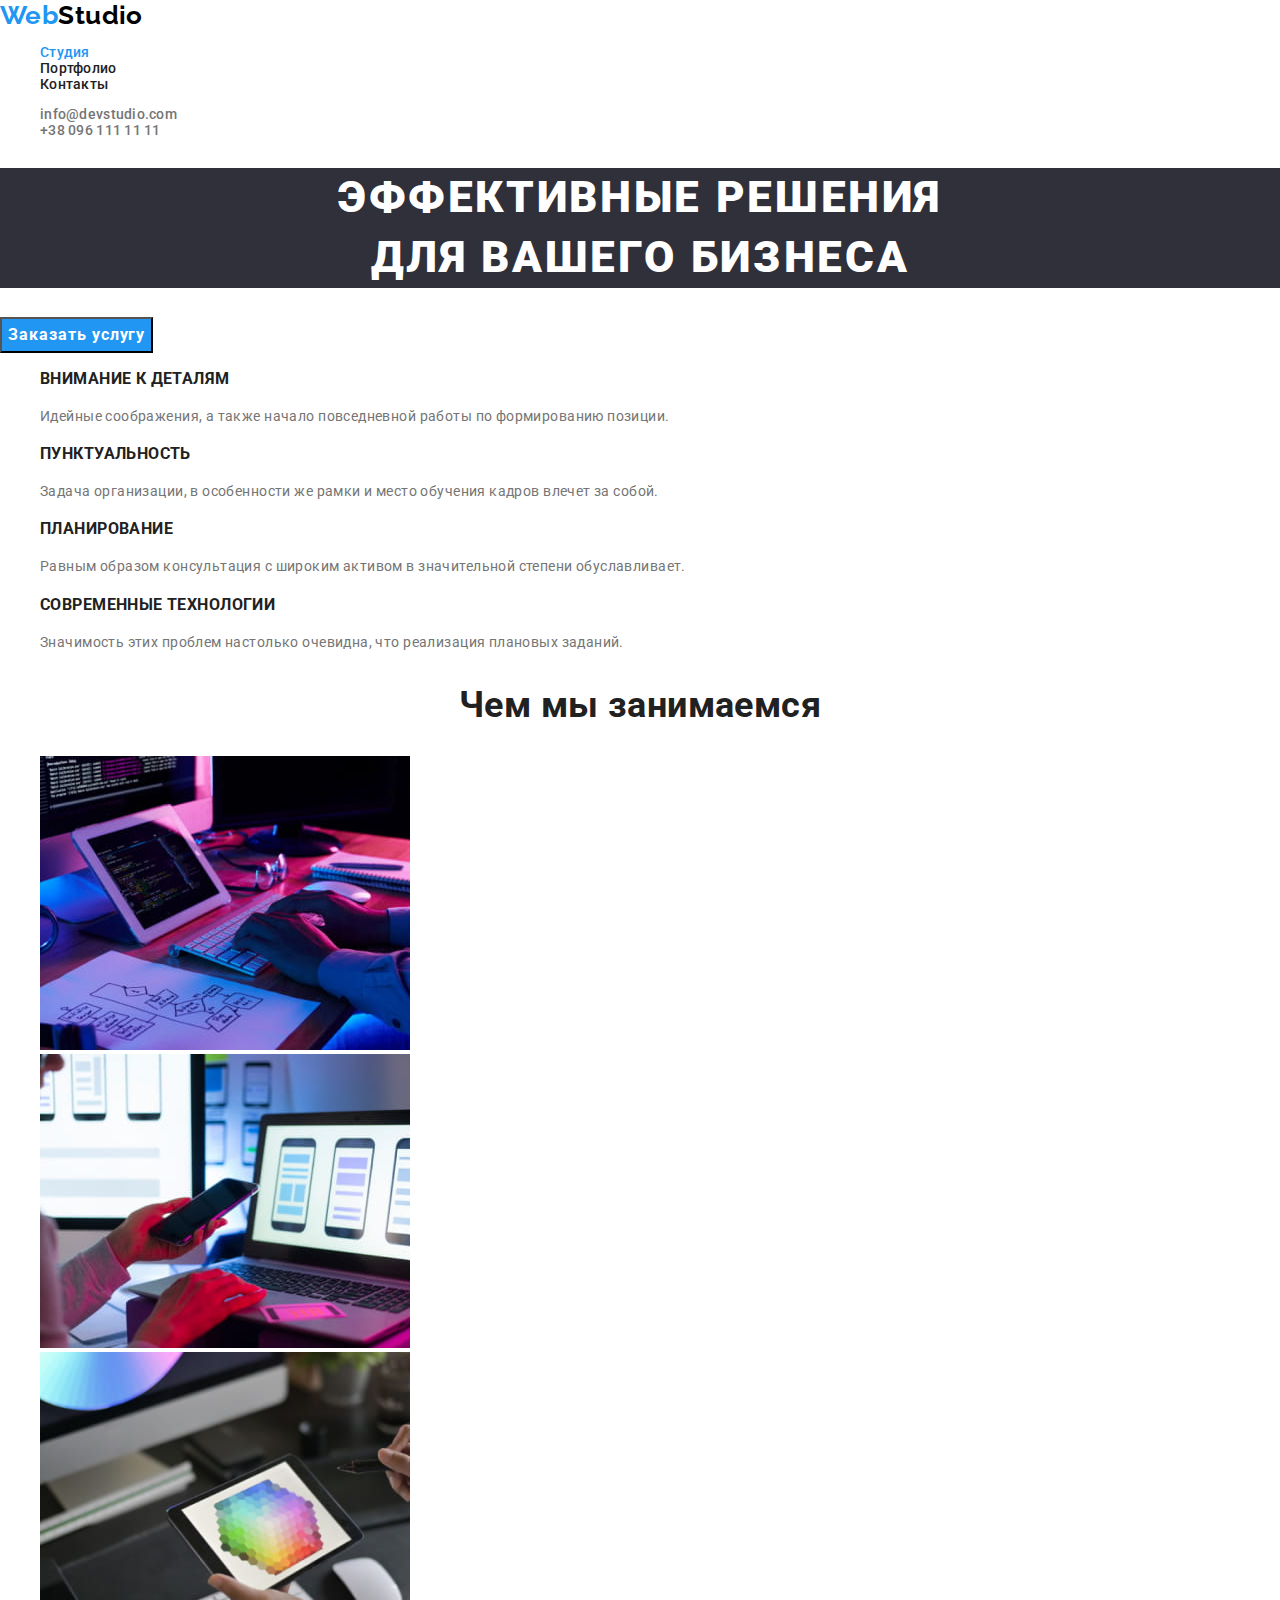
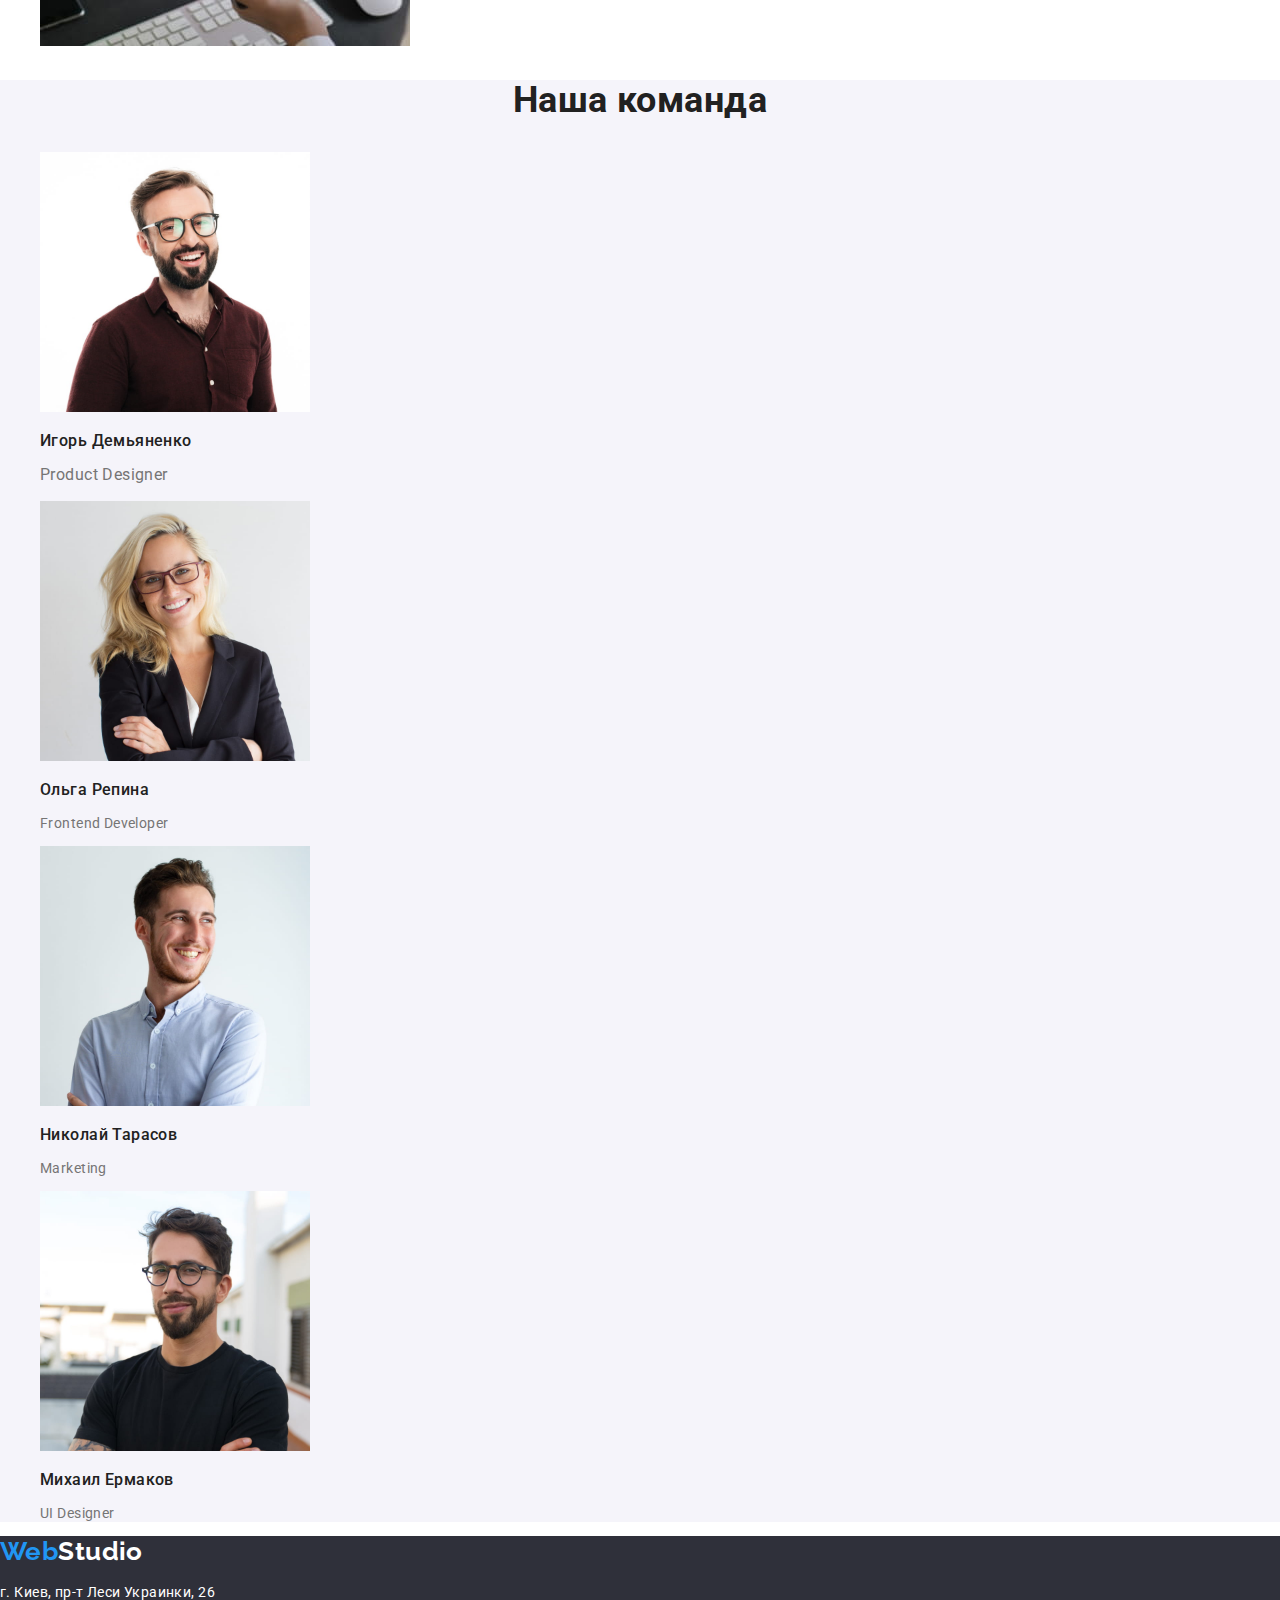
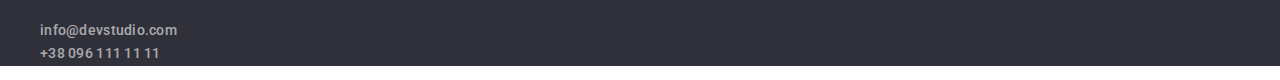
==== index.html @ 81b14dfb "Initial commit" ====
<!DOCTYPE html>
<html lang="ru">
<head>
    <meta charset="UTF-8">
    <meta http-equiv="X-UA-Compatible" content="IE=edge">
    <meta name="viewport" content="width=device-width, initial-scale=1.0">
    <link rel="preconnect" href="https://fonts.gstatic.com">
    <link href="https://fonts.googleapis.com/css2?family=Raleway:wght@700&family=Roboto:wght@400;500;700;900&display=swap" rel="stylesheet">
    <link rel="stylesheet" href="https://cdnjs.cloudflare.com/ajax/libs/modern-normalize/1.0.0/modern-normalize.min.css">
    <link rel="stylesheet" href="./css/styles.css">
    <title>WebStudio</title>
</head>
<body>
    
    <header class="heder">
    
        <nav>
            <a class="logo link" href="./index.html"> <span class="accent-logo">Web</span>Studio</a>
            <ul class="site-nav list">
                <li> <a class="link current" href="./index.html">Студия</a></li>
                <li> <a class="link" href="./portfolio.html">Портфолио</a></li>
                <li> <a class=" link" href="">Контакты</a></li>
            </ul>
        </nav>
    
        <!--Our contacts-->
        <ul class="contact list">
            <li><a class="item link" href="mailto:info@devstudio.com">info@devstudio.com</a></li>
            <li><a class="item link" href="tel:+380961111111">+38 096 111 11 11</a></li>
        </ul>
    
    </header>
     
    <main>
        <!--Hero section-->
        <section>
            <h1 class="page-title">Эффективные решения<br>для вашего бизнеса</h1>
            <button class="button order" type="button">Заказать услугу</button>
        </section>
        
        <section class="advantages">
            <ul class="list">
                <li class="advantages-list">
                    <h3 class="advantages-title">Внимание к деталям</h3>
                    <p class="advantages-text">Идейные соображения, а также начало повседневной работы по формированию позиции.</p>
                </li>
                <li class="advantages-list">
                    <h3 class="advantages-title">Пунктуальность</h3>
                    <p class="advantages-text">Задача организации, в особенности же рамки и место обучения кадров влечет за собой.</p>
                </li>
                <li class="advantages-list">
                    <h3 class="advantages-title">Планирование</h3>
                    <p class="advantages-text">Равным образом консультация с широким активом в значительной степени обуславливает.</p>
                </li>
                <li class="advantages-list">
                    <h3 class="advantages-title">Современные технологии</h3>
                    <p class="advantages-text">Значимость этих проблем настолько очевидна, что реализация плановых заданий.</p>
                </li>
            </ul>

        </section>
        <section class="work">
            <h2 class="section-title">Чем мы занимаемся</h2>
            <ul class="list">
                <li><img src="./images/box1.jpg" alt="процесс разработки сайта" width="370" height="294"></li>
                <li><img src="./images/box2.jpg" alt="адаптация приложения для мобильных устройств" width="370" height="294"></li>
                <li><img src="./images/box3.jpg" alt="подбор палитры при разработке" width="370" height="294"></li>
            </ul>
        </section>
        <section class="team">
            <h2 class="section-title">Наша команда</h2>
            <ul class="list">
                <li>
                    <img src="./images/igor-demyanenko.jpg" alt="фото дизайнера продукта нашей компании" width="270" height="260">
                    <h3 class="employee">Игорь Демьяненко</h3> 
                    <p class="text-team">Product Designer</p>
                </li>
                <li>
                    <img src="./images/olga-repina.jpg" alt="фото фронтент разработчика сотрудника нашей компании" width="270" height="260">
                    <h3 class="employee">Ольга Репина</h3>
                    <p lass="text-team">Frontend Developer</p>
                </li>
                <li>
                    <img src="./images/nikolay-tarasov.jpg" alt="фото маркетолога сотрудника нашей компании" width="270" height="260">
                    <h3 class="employee">Николай Тарасов</h3>
                    <p lass="text-team">Marketing</p>
                </li>
                <li>
                    <img src="./images/mikhail-yermakov.jpg" alt="фото Ю Ай дизайнера нашей компании" width="270" height="260">
                    <h3 class="employee">Михаил Ермаков</h3>
                    <p lass="text-team">UI Designer</p>
                </li>
            </ul>
        </section>
     </main>

    <footer class="footer">
        <a class="logo link" href="./index.html"> <span class="accent-logo">Web</span>Studio</a>
        <address class="address">
            <p> г. Киев, пр-т Леси Украинки, 26</p>
            <ul class="contact list">
                <li> <a class="item link" href="mailto:info@devstudio.com">info@devstudio.com</a> </li>
                <li> <a class="item link" href="tel:+380961111111">+38 096 111 11 11</a> </li>
            </ul>
        </address>
    </footer>
    
</body>
</html>
---- css/styles.css ----
:root {
    --primary-text-color: #757575;
    --title-text-color: #212121;
    --accent-color: #2196F3;
    --contact-footer-text-color: rgba(255,255,255,0.6);
    --dark-bg-color: #2F303A;
    --primary-bg-color: #FFFFFF;
    --section-bg-color: #F5F4FA;
}

body {
background-color: var(--primary-bg-color);
color: var(--primary-text-color);
font-family: 'roboto', sans-serif;
font-weight: 400;
font-size: 14px;
line-height: 1.14;
letter-spacing: 0.03em;
}

.link {
text-decoration: none;
}

.list {
list-style: none;
}

.button {
color: var(--primary-bg-color);
background-color: var(--accent-color);
font-weight: 700;
font-size: 16px;
line-height: 1.88;
letter-spacing: 0.06em;
cursor: pointer;
font-family: 'roboto', sans-serif;
}

.button:hover,
.button:focus {
background-color: #188CE8;}

.filters .button {
color: var(--title-text-color);
background-color: var(--section-bg-color);
font-weight: 500;
line-height: 1.63;
}

.filters .button:hover,
.filters .button:focus {
color: var(--primary-bg-color);
background-color: var(--accent-color);
}

.contact .item:hover,
.contact .item:focus {
color: var(--accent-color);
}

.logo {
font-family: 'raleway', sans-serif;
font-weight: 700;
font-size: 26px;
line-height: 1.19;
color: #000000;
}

.footer .logo {
color: var(--primary-bg-color);
}

.accent-logo {
color: var(--accent-color);
}

.site-nav .link {
color: var(--title-text-color);
font-weight: 500;
letter-spacing: 0.02em;
}

.site-nav .link:hover,
.site-nav .link:focus {
color: var(--accent-color);
}

.site-nav .link.current {
color: var(--accent-color)
}

.contact .item {
color: var(--primary-text-color);
font-weight: 500;
letter-spacing: 0.02em;
font-style: normal;
}

.page-title {
color: var(--primary-bg-color);
background-color: var(--dark-bg-color);
font-weight: 900;
font-size: 44px;
line-height: 1.36;
letter-spacing: 0.06em;
text-align: center;
text-transform: uppercase;
}

.advantages-title {
color: var(--title-text-color);
font-weight: 700;
text-transform: uppercase;
}

.advantages .advantages-text {
line-height: 1.71;
}

.work .section-title,
.team .section-title {
color: var(--title-text-color);
font-weight: 700;
font-size: 36px;
line-height: 1.16;
text-align: center;
}

.team {
background-color: var(--section-bg-color);
}

.employee {
color: var(--title-text-color);
font-weight: 500;
font-size: 16px;
line-height: 1.18;
}

.team .text-team {
font-size: 16px;
line-height: 1.18;
}

.footer .item {
color: var(--contact-footer-text-color);
line-height: 1.71;
}


.address p {
color: var(--primary-bg-color);
line-height: 1.71;
font-style: normal;
}

.footer {
background-color: var(--dark-bg-color);
}

.portfolio-title {
color: var(--title-text-color);
font-weight: 700;
font-size: 18px;
line-height: 2;
letter-spacing: 0.06em;
}

.portfolio .text {
color: var(--primary-text-color);
font-size: 16px;
line-height: 1.88;
}
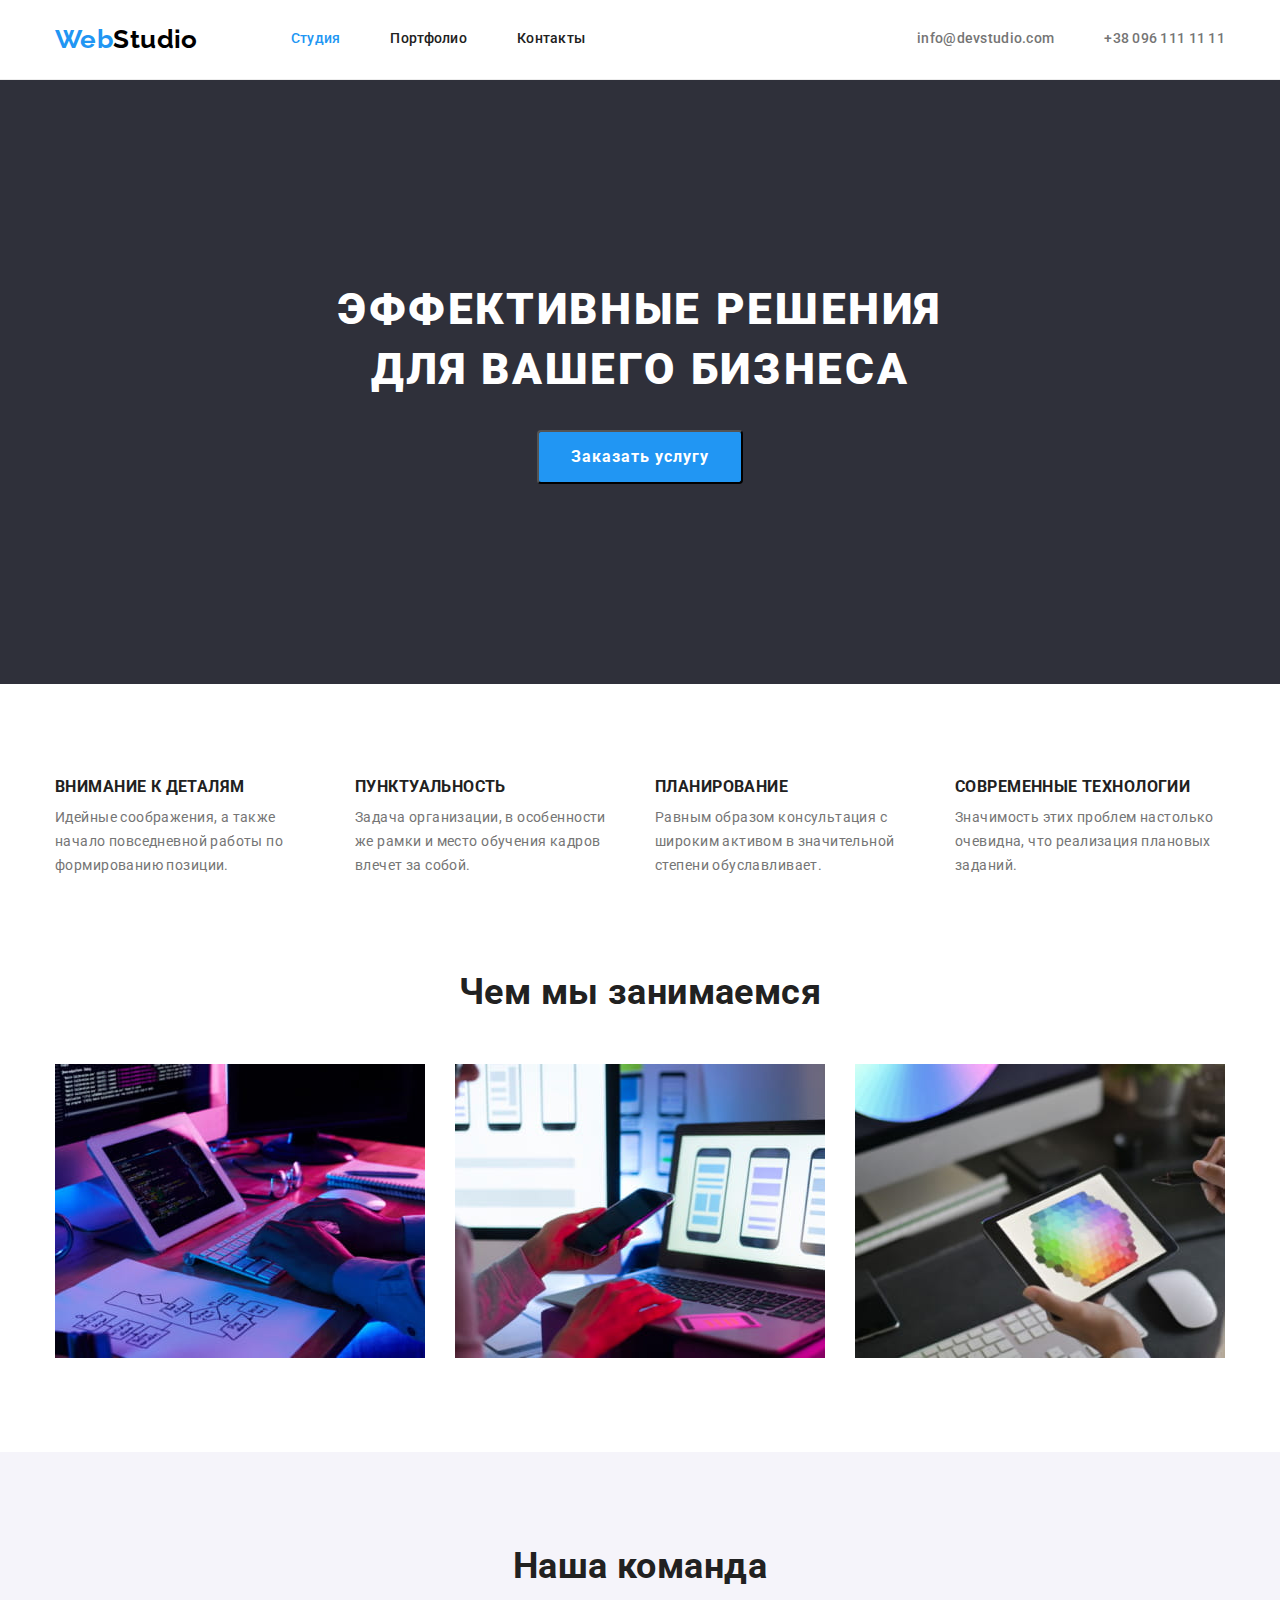
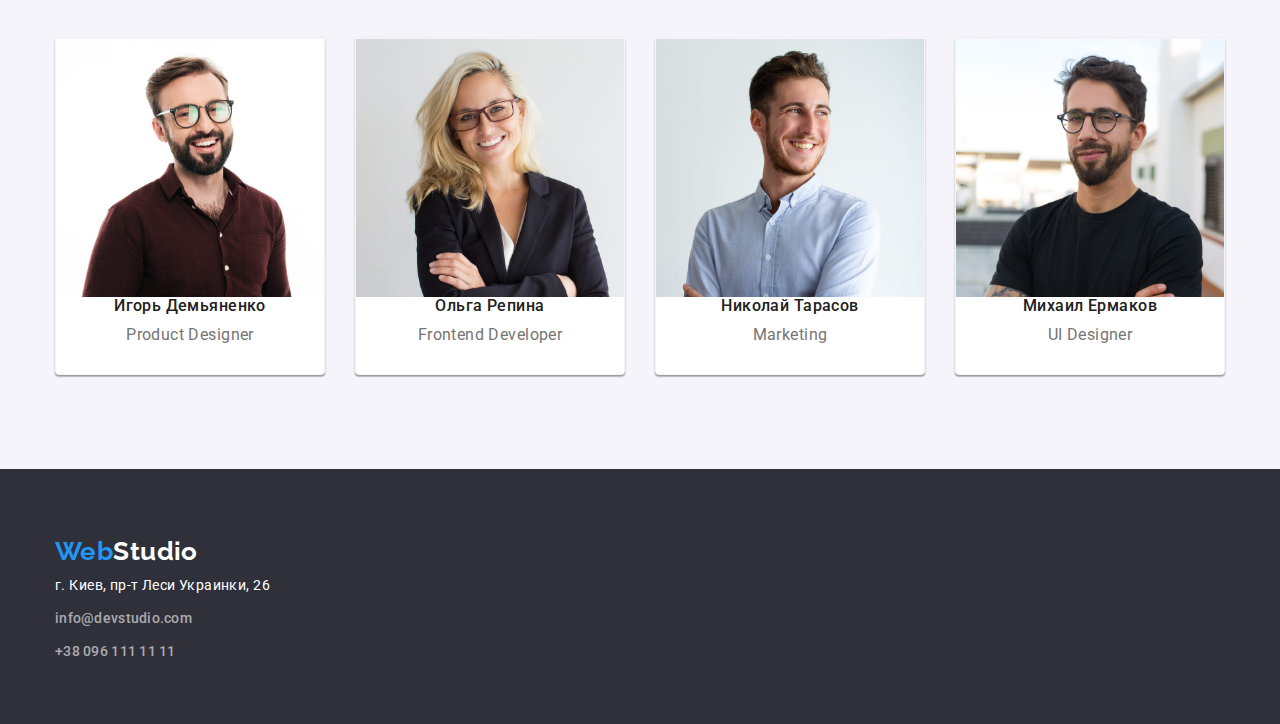
==== commit fd9c2e11: "restored" ====
--- a/index.html
+++ b/index.html
@@ -12,97 +12,110 @@
 </head>
 <body>
     
-    <header class="heder">
-    
-        <nav>
-            <a class="logo link" href="./index.html"> <span class="accent-logo">Web</span>Studio</a>
-            <ul class="site-nav list">
-                <li> <a class="link current" href="./index.html">Студия</a></li>
-                <li> <a class="link" href="./portfolio.html">Портфолио</a></li>
-                <li> <a class=" link" href="">Контакты</a></li>
+    <header class="header">
+        <div class="page-header container">
+            <nav class="navigation">
+                <a class="logo link" href="./index.html"> <span class="accent-logo">Web</span>Studio</a>
+                <ul class="site-nav list">
+                    <li class="item-nav"> <a class="item-nav link current" href="./index.html">Студия</a></li>
+                    <li class="item-nav"> <a class="item-nav link" href="./portfolio.html">Портфолио</a></li>
+                    <li class="item-nav"> <a class="item-nav link" href="">Контакты</a></li>
+                </ul>
+            </nav> 
+            <ul class="contact list">
+                <li class="contact-item"><a class="item link" href="mailto:info@devstudio.com">info@devstudio.com</a></li>
+                <li class="contact-item"><a class="item link" href="tel:+380961111111">+38 096 111 11 11</a></li>
             </ul>
-        </nav>
-    
-        <!--Our contacts-->
-        <ul class="contact list">
-            <li><a class="item link" href="mailto:info@devstudio.com">info@devstudio.com</a></li>
-            <li><a class="item link" href="tel:+380961111111">+38 096 111 11 11</a></li>
-        </ul>
-    
+        </div>
     </header>
      
     <main>
-        <!--Hero section-->
-        <section>
-            <h1 class="page-title">Эффективные решения<br>для вашего бизнеса</h1>
-            <button class="button order" type="button">Заказать услугу</button>
+        <section class="hero">
+            <div class="container hero-container">
+                <h1 class="page-title">Эффективные решения<br>для вашего бизнеса</h1>
+                <button class="button order" type="button">Заказать услугу</button>
+            </div>
         </section>
         
+
         <section class="advantages">
-            <ul class="list">
-                <li class="advantages-list">
-                    <h3 class="advantages-title">Внимание к деталям</h3>
-                    <p class="advantages-text">Идейные соображения, а также начало повседневной работы по формированию позиции.</p>
-                </li>
-                <li class="advantages-list">
-                    <h3 class="advantages-title">Пунктуальность</h3>
-                    <p class="advantages-text">Задача организации, в особенности же рамки и место обучения кадров влечет за собой.</p>
-                </li>
-                <li class="advantages-list">
-                    <h3 class="advantages-title">Планирование</h3>
-                    <p class="advantages-text">Равным образом консультация с широким активом в значительной степени обуславливает.</p>
-                </li>
-                <li class="advantages-list">
-                    <h3 class="advantages-title">Современные технологии</h3>
-                    <p class="advantages-text">Значимость этих проблем настолько очевидна, что реализация плановых заданий.</p>
-                </li>
-            </ul>
+            <div class="container">
+                <ul class="list advantages-grid grid">
+                    <li class="advantages-list grid-item">
+                        <h3 class="advantages-title">Внимание к деталям</h3>
+                        <p class="advantages-text">Идейные соображения, а также начало повседневной работы по формированию позиции.</p>
+                    </li>
+                    <li class="advantages-list grid-item">
+                        <h3 class="advantages-title">Пунктуальность</h3>
+                        <p class="advantages-text">Задача организации, в особенности же рамки и место обучения кадров влечет за собой.</p>
+                    </li>
+                    <li class="advantages-list grid-item">
+                        <h3 class="advantages-title">Планирование</h3>
+                        <p class="advantages-text">Равным образом консультация с широким активом в значительной степени обуславливает.</p>
+                    </li>
+                    <li class="advantages-list grid-item">
+                        <h3 class="advantages-title">Современные технологии</h3>
+                        <p class="advantages-text">Значимость этих проблем настолько очевидна, что реализация плановых заданий.</p>
+                    </li>
+                </ul>
+            </div>
 
         </section>
+
+
         <section class="work">
-            <h2 class="section-title">Чем мы занимаемся</h2>
-            <ul class="list">
-                <li><img src="./images/box1.jpg" alt="процесс разработки сайта" width="370" height="294"></li>
-                <li><img src="./images/box2.jpg" alt="адаптация приложения для мобильных устройств" width="370" height="294"></li>
-                <li><img src="./images/box3.jpg" alt="подбор палитры при разработке" width="370" height="294"></li>
-            </ul>
+            <div class="container">
+                <h2 class="section-title">Чем мы занимаемся</h2>
+                <ul class="list work-list grid">
+                    <li class="grid-item"><img src="./images/box1.jpg" alt="процесс разработки сайта" width="370" height="294"></li>
+                    <li class="grid-item"><img src="./images/box2.jpg" alt="адаптация приложения для мобильных устройств" width="370" height="294"></li>
+                    <li class="grid-item"><img src="./images/box3.jpg" alt="подбор палитры при разработке" width="370" height="294"></li>
+                </ul>
+            </div>
         </section>
+
+
         <section class="team">
-            <h2 class="section-title">Наша команда</h2>
-            <ul class="list">
-                <li>
-                    <img src="./images/igor-demyanenko.jpg" alt="фото дизайнера продукта нашей компании" width="270" height="260">
-                    <h3 class="employee">Игорь Демьяненко</h3> 
-                    <p class="text-team">Product Designer</p>
-                </li>
-                <li>
-                    <img src="./images/olga-repina.jpg" alt="фото фронтент разработчика сотрудника нашей компании" width="270" height="260">
-                    <h3 class="employee">Ольга Репина</h3>
-                    <p lass="text-team">Frontend Developer</p>
-                </li>
-                <li>
-                    <img src="./images/nikolay-tarasov.jpg" alt="фото маркетолога сотрудника нашей компании" width="270" height="260">
-                    <h3 class="employee">Николай Тарасов</h3>
-                    <p lass="text-team">Marketing</p>
-                </li>
-                <li>
-                    <img src="./images/mikhail-yermakov.jpg" alt="фото Ю Ай дизайнера нашей компании" width="270" height="260">
-                    <h3 class="employee">Михаил Ермаков</h3>
-                    <p lass="text-team">UI Designer</p>
-                </li>
-            </ul>
+            <div class="container">
+                <h2 class="section-title">Наша команда</h2>
+                <ul class="list grid">
+                    <li class="team-grid grid-item">
+                        <img src="./images/igor-demyanenko.jpg" alt="фото дизайнера продукта нашей компании" width="270" height="260">
+                        <h3 class="employee">Игорь Демьяненко</h3> 
+                        <p class="text-team">Product Designer</p>
+                    </li>
+                    <li class="team-grid grid-item">
+                        <img src="./images/olga-repina.jpg" alt="фото фронтент разработчика сотрудника нашей компании" width="270" height="260">
+                        <h3 class="employee">Ольга Репина</h3>
+                        <p class="text-team">Frontend Developer</p>
+                    </li>
+                    <li class="team-grid grid-item">
+                        <img src="./images/nikolay-tarasov.jpg" alt="фото маркетолога сотрудника нашей компании" width="270" height="260">
+                        <h3 class="employee">Николай Тарасов</h3>
+                        <p class="text-team">Marketing</p>
+                    </li>
+                    <li class="team-grid grid-item">
+                        <img src="./images/mikhail-yermakov.jpg" alt="фото Ю Ай дизайнера нашей компании" width="270" height="260">
+                        <h3 class="employee">Михаил Ермаков</h3>
+                        <p class="text-team">UI Designer</p>
+                    </li>
+                </ul>
+            </div>
         </section>
-     </main>
+    </main>
+
 
     <footer class="footer">
-        <a class="logo link" href="./index.html"> <span class="accent-logo">Web</span>Studio</a>
-        <address class="address">
-            <p> г. Киев, пр-т Леси Украинки, 26</p>
-            <ul class="contact list">
-                <li> <a class="item link" href="mailto:info@devstudio.com">info@devstudio.com</a> </li>
-                <li> <a class="item link" href="tel:+380961111111">+38 096 111 11 11</a> </li>
-            </ul>
-        </address>
+        <div class="container">
+            <a class="logo link" href="./index.html"> <span class="accent-logo">Web</span>Studio</a>
+            <address class="address">
+                <p class="street-address"> г. Киев, пр-т Леси Украинки, 26</p>
+                <ul class="contact list">
+                    <li class="item-address"> <a class="item link" href="mailto:info@devstudio.com">info@devstudio.com</a> </li>
+                    <li class="item-address"> <a class="item link" href="tel:+380961111111">+38 096 111 11 11</a> </li>
+                </ul>
+            </address>
+        </div>
     </footer>
     
 </body>
--- a/css/styles.css
+++ b/css/styles.css
@@ -6,148 +6,316 @@
     --dark-bg-color: #2F303A;
     --primary-bg-color: #FFFFFF;
     --section-bg-color: #F5F4FA;
+    --grid-item: 4;
+}
+
+
+
+        /* utilits */
+
+html {
+	box-sizing: border-box;
+}
+*,
+*::after,
+*::before {
+	box-sizing: inherit;
 }
 
 body {
+    background-color: var(--primary-bg-color);
+    color: var(--primary-text-color);
+    font-family: 'roboto', sans-serif;
+    font-weight: 400;
+    font-size: 14px;
+    line-height: 1.14;
+    letter-spacing: 0.03em;
+}
+
+h1, h2, h3, h4, h5, h6, p {
+    margin: 0;
+}
+    
+.link {
+    text-decoration: none;
+}
+    
+.list {
+    list-style: none;
+    padding-left: 0px;
+    margin: 0px;
+}
+    
+img {
+    display: block;
+    max-width: 100%;
+    height: auto;
+}
+    
+.grid {
+    display: flex;
+    flex-wrap: wrap;
+    margin-left: -30px;
+    margin-top: -30px;
+}
+    
+.grid-item {
+    flex-basis: calc((100% - 30px * var(--grid-item)) / var(--grid-item));
+    margin-left: 30px;
+    margin-top: 30px;
+}
+
+.button {
+    color: var(--primary-bg-color);
+    background-color: var(--accent-color);
+    font-weight: 700;
+    font-size: 16px;
+    line-height: 1.88;
+    letter-spacing: 0.06em;
+    cursor: pointer;
+    font-family: 'roboto', sans-serif;
+    border-radius: 4px;
+    padding: 10px 32px;
+}
+
+    .button:hover,
+    .button:focus {
+    background-color: #188CE8;}
+
+.accent-logo {
+    color: var(--accent-color);
+}
+    
+.footer .logo {
+    color: var(--primary-bg-color);
+}
+    
+.container {
+    width: 1200px;
+    padding-left: 15px;
+    padding-right: 15px;
+}
+
+
+        /* header */
+
+.header {
+border-bottom: 1px solid #ECECEC;
+padding-top: 24px;
+padding-bottom: 24px;
+}
+            
+.page-header {
 background-color: var(--primary-bg-color);
-color: var(--primary-text-color);
-font-family: 'roboto', sans-serif;
-font-weight: 400;
-font-size: 14px;
-line-height: 1.14;
-letter-spacing: 0.03em;
-}
-
-.link {
-text-decoration: none;
-}
-
-.list {
-list-style: none;
-}
-
-.button {
-color: var(--primary-bg-color);
-background-color: var(--accent-color);
-font-weight: 700;
-font-size: 16px;
-line-height: 1.88;
-letter-spacing: 0.06em;
-cursor: pointer;
-font-family: 'roboto', sans-serif;
-}
-
-.button:hover,
-.button:focus {
-background-color: #188CE8;}
-
-.filters .button {
-color: var(--title-text-color);
-background-color: var(--section-bg-color);
-font-weight: 500;
-line-height: 1.63;
-}
-
-.filters .button:hover,
-.filters .button:focus {
-color: var(--primary-bg-color);
-background-color: var(--accent-color);
-}
-
-.contact .item:hover,
-.contact .item:focus {
-color: var(--accent-color);
-}
-
-.logo {
-font-family: 'raleway', sans-serif;
-font-weight: 700;
-font-size: 26px;
-line-height: 1.19;
-color: #000000;
-}
-
-.footer .logo {
-color: var(--primary-bg-color);
-}
-
-.accent-logo {
-color: var(--accent-color);
+display: flex;
+align-items: center;
+margin-left: auto;
+margin-right: auto;
 }
 
 .site-nav .link {
-color: var(--title-text-color);
-font-weight: 500;
-letter-spacing: 0.02em;
-}
-
+    color: var(--title-text-color);
+    font-weight: 500;
+    letter-spacing: 0.02em;
+    }
+    
+.site-nav {
+    display: flex;
+    margin-left: 93px;
+}
+    
+.site-nav .item-nav:not(:last-child) {
+    margin-right: 50px;
+}
+    
 .site-nav .link:hover,
 .site-nav .link:focus {
+    color: var(--accent-color);
+    letter-spacing: 0.02em;
+    font-style: normal;
+}
+    
+.site-nav .link.current {
+    color: var(--accent-color)
+}   
+.navigation {
+    display: flex;
+    align-items: center;
+}
+    
+.contact .item {
+    color: var(--primary-text-color);
+    font-weight: 500;
+    letter-spacing: 0.02em;
+    font-style: normal;
+}
+
+    .contact .item:hover,
+    .contact .item:focus {
 color: var(--accent-color);
 }
 
-.site-nav .link.current {
-color: var(--accent-color)
-}
-
-.contact .item {
-color: var(--primary-text-color);
-font-weight: 500;
-letter-spacing: 0.02em;
-font-style: normal;
+.page-header .contact {
+    display: flex;
+    margin-left: auto;
+}
+    
+.contact .contact-item:not(:last-child) {
+    margin-right: 50px;
+}
+
+.logo {
+    font-family: 'raleway', sans-serif;
+    font-weight: 700;
+    font-size: 26px;
+    line-height: 1.19;
+    color: #000000;
+}
+
+.accent-logo {
+ color: var(--accent-color);
+}
+
+
+        /* section hero */
+
+.hero {
+    background-color: var(--dark-bg-color);   
+}
+            
+.hero-container {
+    padding-top: 200px ;
+    padding-bottom: 200px;
+    margin-left: auto;
+    margin-right: auto;
+    text-align: center;
 }
 
 .page-title {
-color: var(--primary-bg-color);
-background-color: var(--dark-bg-color);
-font-weight: 900;
-font-size: 44px;
-line-height: 1.36;
-letter-spacing: 0.06em;
-text-align: center;
-text-transform: uppercase;
-}
-
+    color: var(--primary-bg-color);
+    background-color: var(--dark-bg-color);
+    font-weight: 900;
+    font-size: 44px;
+    line-height: 1.36;
+    letter-spacing: 0.06em;
+    text-align: center;
+    text-transform: uppercase;
+    margin-bottom: 30px;
+}
+
+
+        /* section advantages */
+
+.advantages .advantages-text {
+    line-height: 1.71;
+}
+
+.advantages .container {
+    margin-top: 94px;
+    margin-bottom: 94px;
+    margin-left: auto;
+    margin-right: auto;
+}
+    
 .advantages-title {
-color: var(--title-text-color);
-font-weight: 700;
-text-transform: uppercase;
-}
-
-.advantages .advantages-text {
-line-height: 1.71;
-}
+    color: var(--title-text-color);
+    font-weight: 700;
+    text-transform: uppercase;
+    margin-bottom: 10px;
+}
+            
+.advantages-grid .grid-item {
+    --grid-item: 4;
+}
+
+        /* section work */
 
 .work .section-title,
 .team .section-title {
-color: var(--title-text-color);
-font-weight: 700;
-font-size: 36px;
-line-height: 1.16;
-text-align: center;
-}
-
+    color: var(--title-text-color);
+    font-weight: 700;
+    font-size: 36px;
+    line-height: 1.16;
+    text-align: center;
+}
+
+.section-title {
+    color: var(--title-text-color);
+    font-weight: 700;
+    font-size: 36px;
+    line-height: 1.16;
+    text-align: center;
+    margin-bottom: 50px;
+}
+    
+.work .container {
+    padding-bottom: 94px;
+    margin-left: auto;
+    margin-right: auto;
+}
+    
+.work-list .grid-item {
+    --grid-item: 3;
+}
+        /* section team */
+
+.team .text-team {
+    font-size: 16px;
+    line-height: 1.18;
+}
+
+.team .container {
+    padding-top: 94px;
+    padding-bottom: 94px;
+    margin-left: auto;
+    margin-right: auto;
+    }
+    
 .team {
-background-color: var(--section-bg-color);
-}
-
+    background-color: var(--section-bg-color);
+  }
+    
+.grid .team-grid {
+    border: 1px solid var(--section-bg-color);
+    background: #FFFFFF;
+    box-shadow: 0px 1px 3px rgba(0, 0, 0, 0.12), 0px 1px 1px rgba(0, 0, 0, 0.14), 0px 2px 1px rgba(0, 0, 0, 0.2);
+    border-radius: 0px 0px 4px 4px;
+}
+    
+.team-grid .grid-item {
+    --grid-item: 4;
+}
+    
+.team-image {
+    margin-bottom: 30px;
+}
+    
 .employee {
-color: var(--title-text-color);
-font-weight: 500;
-font-size: 16px;
-line-height: 1.18;
-}
-
-.team .text-team {
-font-size: 16px;
-line-height: 1.18;
-}
-
-.footer .item {
-color: var(--contact-footer-text-color);
-line-height: 1.71;
-}
-
+    color: var(--title-text-color);
+    font-weight: 500;
+    font-size: 16px;
+    line-height: 1.18;
+    margin-bottom: 10px;
+    text-align: center;
+}
+    
+.text-team {
+    margin-bottom: 30px;
+    text-align: center;
+}
+
+        /* footer */
+
+.footer .item,
+.footer .link {
+    color: var(--contact-footer-text-color);
+    line-height: 1.71;
+}
+
+.footer .logo {
+    color: var(--primary-bg-color);
+    margin-bottom: 20px;
+}
 
 .address p {
 color: var(--primary-bg-color);
@@ -156,19 +324,95 @@
 }
 
 .footer {
-background-color: var(--dark-bg-color);
-}
+    background-color: var(--dark-bg-color);
+}
+
+.footer .container {
+    padding-top: 60px;
+    padding-bottom: 60px;
+    margin-left: auto;
+    margin-right: auto;
+}
+    
+    .street-address {
+    margin-bottom: 9px;
+    }
+    
+    .item-address:not(:last-child) {
+    margin-bottom: 9px;
+    }
+    
+    
+    .contact .link:hover,
+    .contact .link:focus {
+    color: var(--accent-color);
+    }
+
+        /* portfolio filter */
+
+.main-portfolio {
+    margin-top: 94px;
+    margin-bottom: 94px;
+}
+
+.container-filter {
+    margin-bottom: 50px;
+}
+
+.filters {
+    display: flex;
+    justify-content: center;
+}
+    
+.main-portfolio .container {
+    margin-left: auto;
+    margin-right: auto;
+}
+    
+.filters .button {
+    border: 0;
+    color: var(--title-text-color);
+    background-color: var(--section-bg-color);
+    font-weight: 500;
+    line-height: 1.63;
+    padding: 6px 22px;
+}
+        
+.filters .button:hover,
+.filters .button:focus {
+    color: var(--primary-bg-color);
+    background-color: var(--accent-color);
+}
+    
+.item-filter:not(:last-child) {
+    margin-right: 8px;
+}
+
+        /* portfolio grid */
 
 .portfolio-title {
-color: var(--title-text-color);
-font-weight: 700;
-font-size: 18px;
-line-height: 2;
-letter-spacing: 0.06em;
+    color: var(--title-text-color);
+    font-weight: 700;
+    font-size: 18px;
+    line-height: 2;
+    letter-spacing: 0.06em;
+    margin-bottom: 4px;
 }
 
 .portfolio .text {
 color: var(--primary-text-color);
 font-size: 16px;
 line-height: 1.88;
+}
+
+.portfolio .grid-item {
+--grid-item: 3;
+border: 1px solid #EEEEEE;
+padding-bottom: 20px;
+}
+
+.portfolio-content {
+margin-top: 20px;
+margin-left: 24px;
+margin-right: 24px;
 }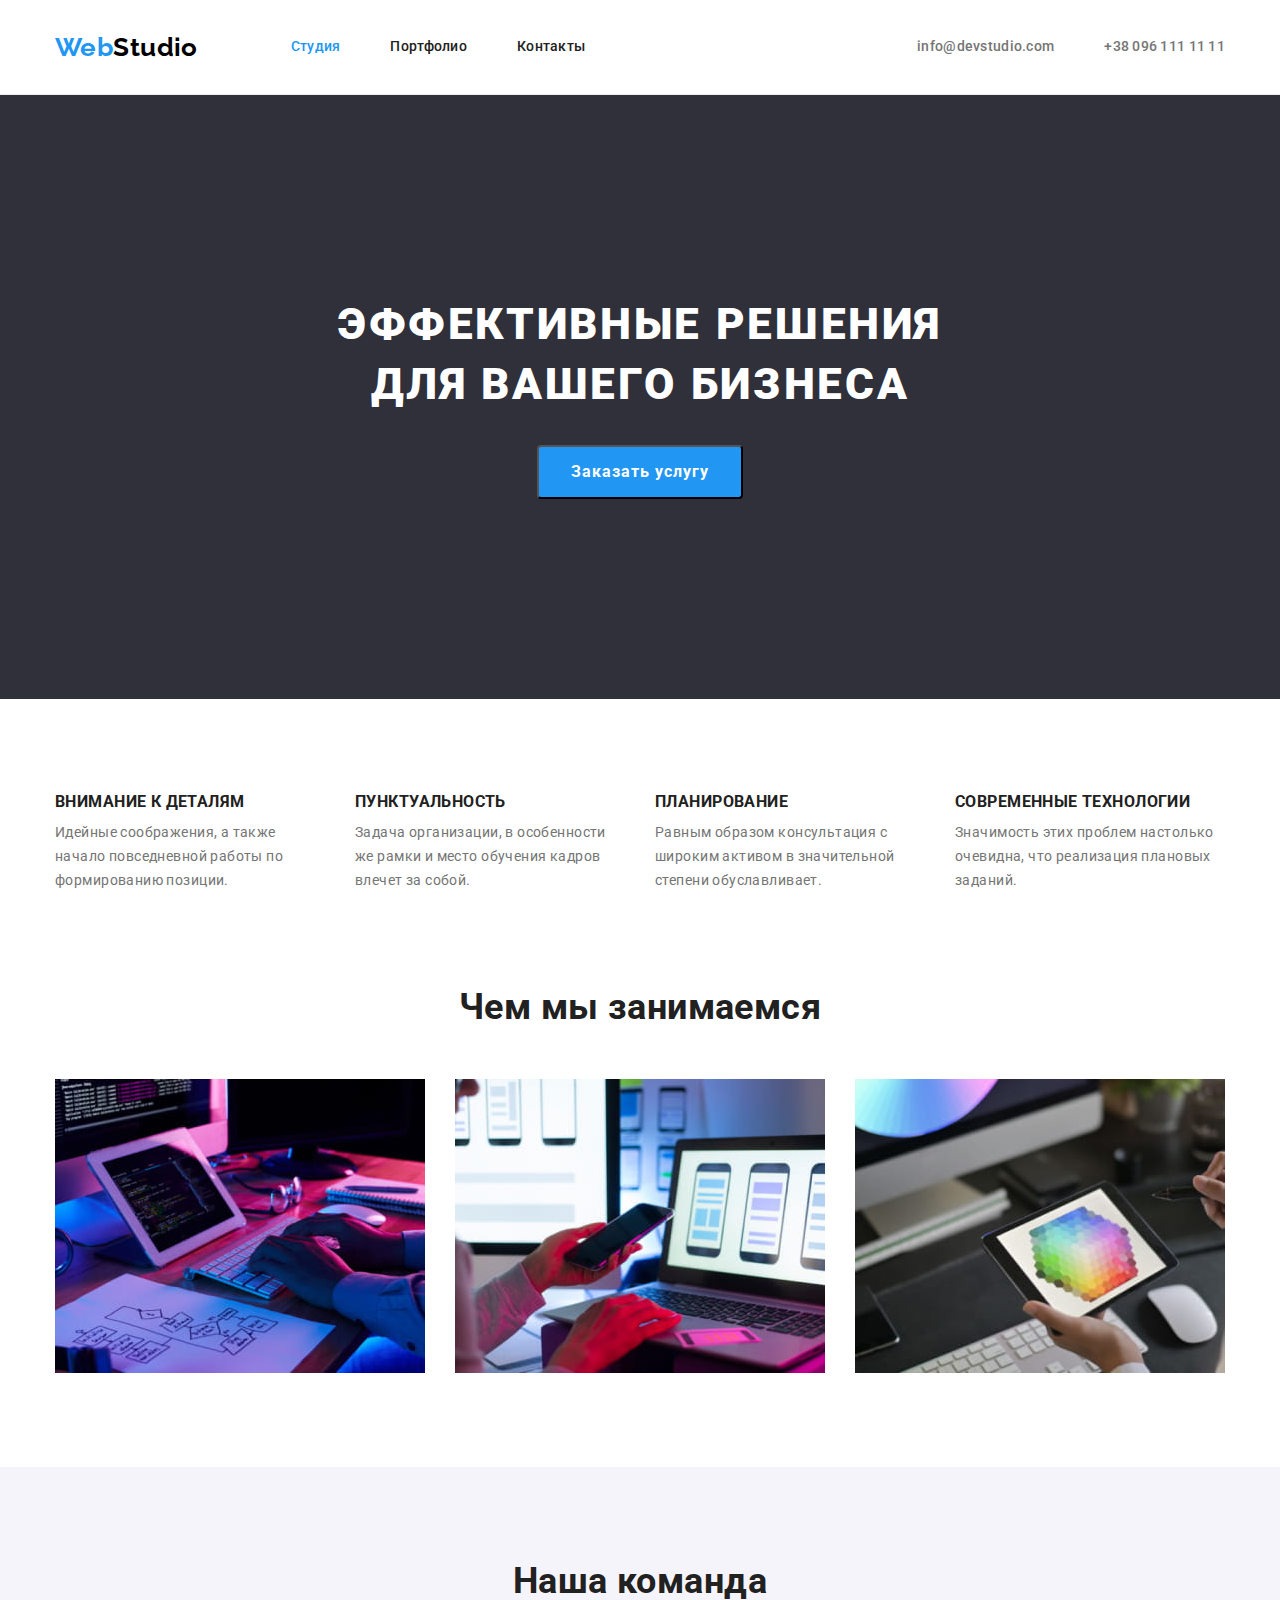
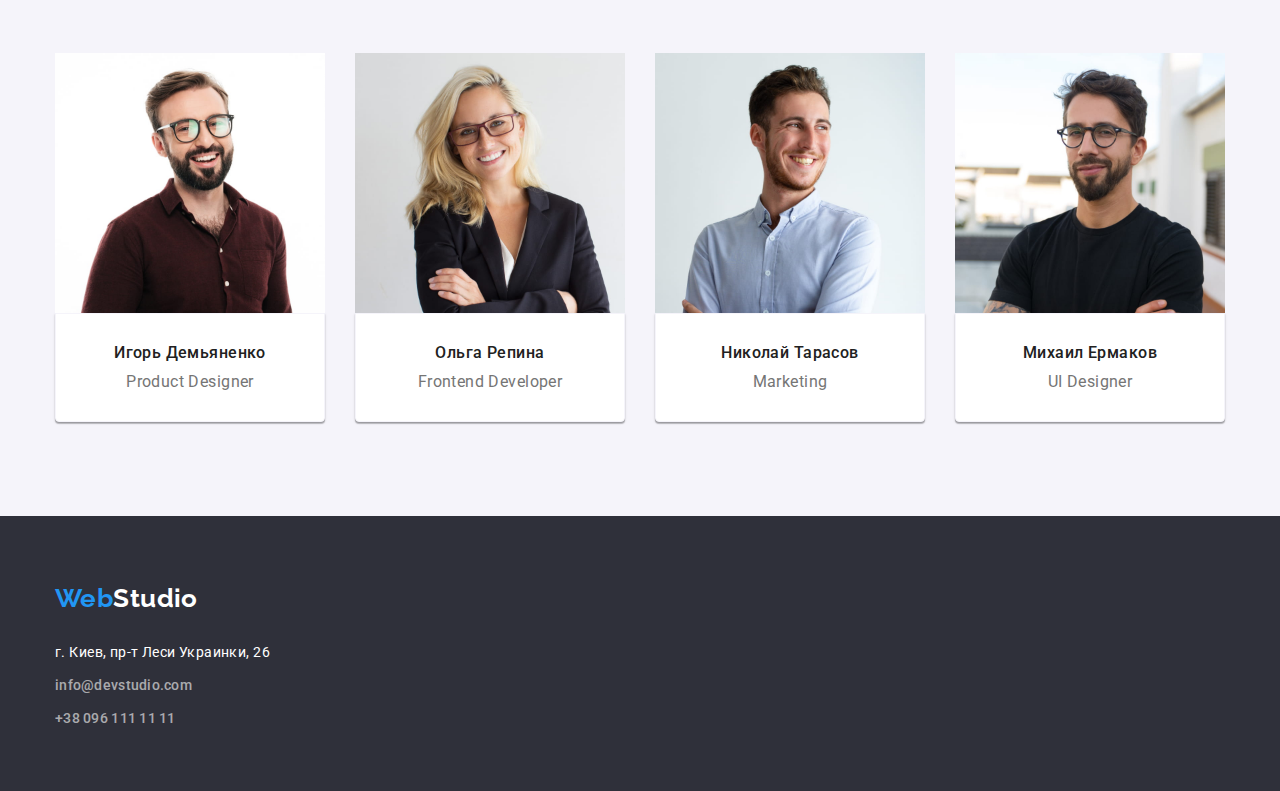
==== commit ccb4e610: "fixes" ====
--- a/index.html
+++ b/index.html
@@ -81,23 +81,31 @@
                 <ul class="list grid">
                     <li class="team-grid grid-item">
                         <img src="./images/igor-demyanenko.jpg" alt="фото дизайнера продукта нашей компании" width="270" height="260">
-                        <h3 class="employee">Игорь Демьяненко</h3> 
-                        <p class="text-team">Product Designer</p>
+                        <div class="team-item-content">
+                            <h3 class="employee">Игорь Демьяненко</h3> 
+                            <p class="text-team">Product Designer</p>
+                        </div>
                     </li>
                     <li class="team-grid grid-item">
                         <img src="./images/olga-repina.jpg" alt="фото фронтент разработчика сотрудника нашей компании" width="270" height="260">
-                        <h3 class="employee">Ольга Репина</h3>
-                        <p class="text-team">Frontend Developer</p>
+                        <div class="team-item-content">
+                            <h3  class="employee">Ольга Репина</h3>
+                            <p class="text-team">Frontend Developer</p>
+                        </div>
                     </li>
                     <li class="team-grid grid-item">
                         <img src="./images/nikolay-tarasov.jpg" alt="фото маркетолога сотрудника нашей компании" width="270" height="260">
-                        <h3 class="employee">Николай Тарасов</h3>
-                        <p class="text-team">Marketing</p>
+                        <div class="team-item-content">
+                            <h3 class="employee">Николай Тарасов</h3>
+                            <p class="text-team">Marketing</p>
+                        </div>
                     </li>
                     <li class="team-grid grid-item">
                         <img src="./images/mikhail-yermakov.jpg" alt="фото Ю Ай дизайнера нашей компании" width="270" height="260">
-                        <h3 class="employee">Михаил Ермаков</h3>
-                        <p class="text-team">UI Designer</p>
+                        <div class="team-item-content">
+                            <h3 class="employee">Михаил Ермаков</h3>
+                            <p class="text-team">UI Designer</p>
+                        </div>
                     </li>
                 </ul>
             </div>
--- a/css/styles.css
+++ b/css/styles.css
@@ -128,6 +128,11 @@
     margin-right: 50px;
 }
     
+.item-nav {
+    padding-top: 15px;
+    padding-bottom: 15px;
+}
+
 .site-nav .link:hover,
 .site-nav .link:focus {
     color: var(--accent-color);
@@ -148,11 +153,14 @@
     font-weight: 500;
     letter-spacing: 0.02em;
     font-style: normal;
+    padding-top: 15px;
+    padding-bottom: 15px;
 }
 
     .contact .item:hover,
     .contact .item:focus {
 color: var(--accent-color);
+
 }
 
 .page-header .contact {
@@ -210,9 +218,12 @@
     line-height: 1.71;
 }
 
+.advantages {
+    padding-top: 94px;
+    padding-bottom: 94px;
+}
+
 .advantages .container {
-    margin-top: 94px;
-    margin-bottom: 94px;
     margin-left: auto;
     margin-right: auto;
 }
@@ -230,6 +241,10 @@
 
         /* section work */
 
+.work {
+    padding-bottom: 94px;
+}
+
 .work .section-title,
 .team .section-title {
     color: var(--title-text-color);
@@ -249,7 +264,6 @@
 }
     
 .work .container {
-    padding-bottom: 94px;
     margin-left: auto;
     margin-right: auto;
 }
@@ -265,31 +279,30 @@
 }
 
 .team .container {
+
+    margin-left: auto;
+    margin-right: auto;
+    }
+    
+.team {
+    background-color: var(--section-bg-color);
     padding-top: 94px;
     padding-bottom: 94px;
-    margin-left: auto;
-    margin-right: auto;
-    }
-    
-.team {
-    background-color: var(--section-bg-color);
-  }
-    
-.grid .team-grid {
+  }  
+   
+.team-grid .grid-item {
+    --grid-item: 4;
+}
+
+.team-item-content {
+    padding-top: 30px;
+    padding-bottom: 30px;
     border: 1px solid var(--section-bg-color);
     background: #FFFFFF;
     box-shadow: 0px 1px 3px rgba(0, 0, 0, 0.12), 0px 1px 1px rgba(0, 0, 0, 0.14), 0px 2px 1px rgba(0, 0, 0, 0.2);
     border-radius: 0px 0px 4px 4px;
 }
-    
-.team-grid .grid-item {
-    --grid-item: 4;
-}
-    
-.team-image {
-    margin-bottom: 30px;
-}
-    
+
 .employee {
     color: var(--title-text-color);
     font-weight: 500;
@@ -300,7 +313,6 @@
 }
     
 .text-team {
-    margin-bottom: 30px;
     text-align: center;
 }
 
@@ -314,13 +326,16 @@
 
 .footer .logo {
     color: var(--primary-bg-color);
-    margin-bottom: 20px;
+}
+
+.address {
+    margin-top: 20px;
 }
 
 .address p {
-color: var(--primary-bg-color);
-line-height: 1.71;
-font-style: normal;
+    color: var(--primary-bg-color);
+    line-height: 1.71;
+    font-style: normal;
 }
 
 .footer {
@@ -351,17 +366,14 @@
         /* portfolio filter */
 
 .main-portfolio {
-    margin-top: 94px;
-    margin-bottom: 94px;
-}
-
-.container-filter {
-    margin-bottom: 50px;
+    padding-top: 94px;
+    padding-bottom: 94px;
 }
 
 .filters {
     display: flex;
     justify-content: center;
+    padding-bottom: 50px;
 }
     
 .main-portfolio .container {
@@ -407,12 +419,14 @@
 
 .portfolio .grid-item {
 --grid-item: 3;
-border: 1px solid #EEEEEE;
+}
+
+.portfolio-content {
+padding-top: 20px;
+padding-left: 24px;
+padding-right: 24px;
 padding-bottom: 20px;
-}
-
-.portfolio-content {
-margin-top: 20px;
-margin-left: 24px;
-margin-right: 24px;
+border-left: 1px solid #EEEEEE;
+border-bottom: 1px solid #EEEEEE;
+border-right: 1px solid #EEEEEE;
 }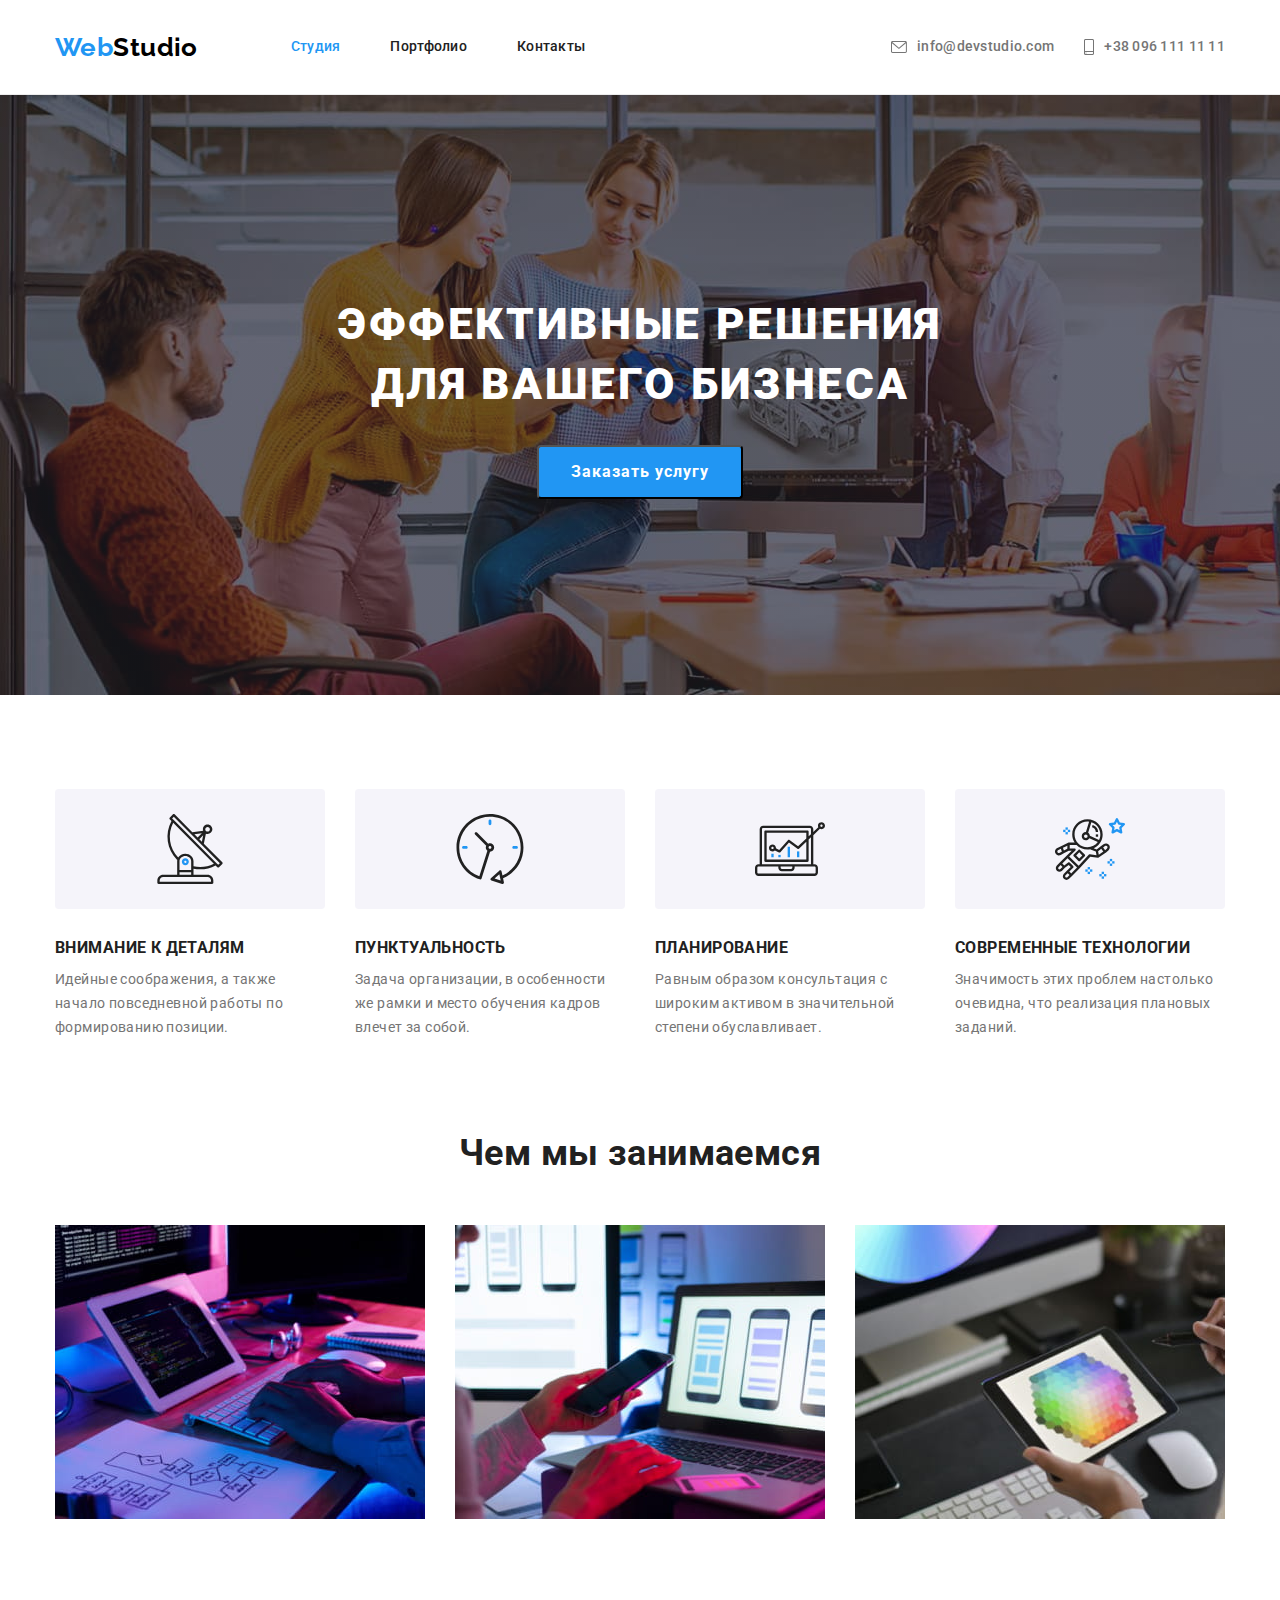
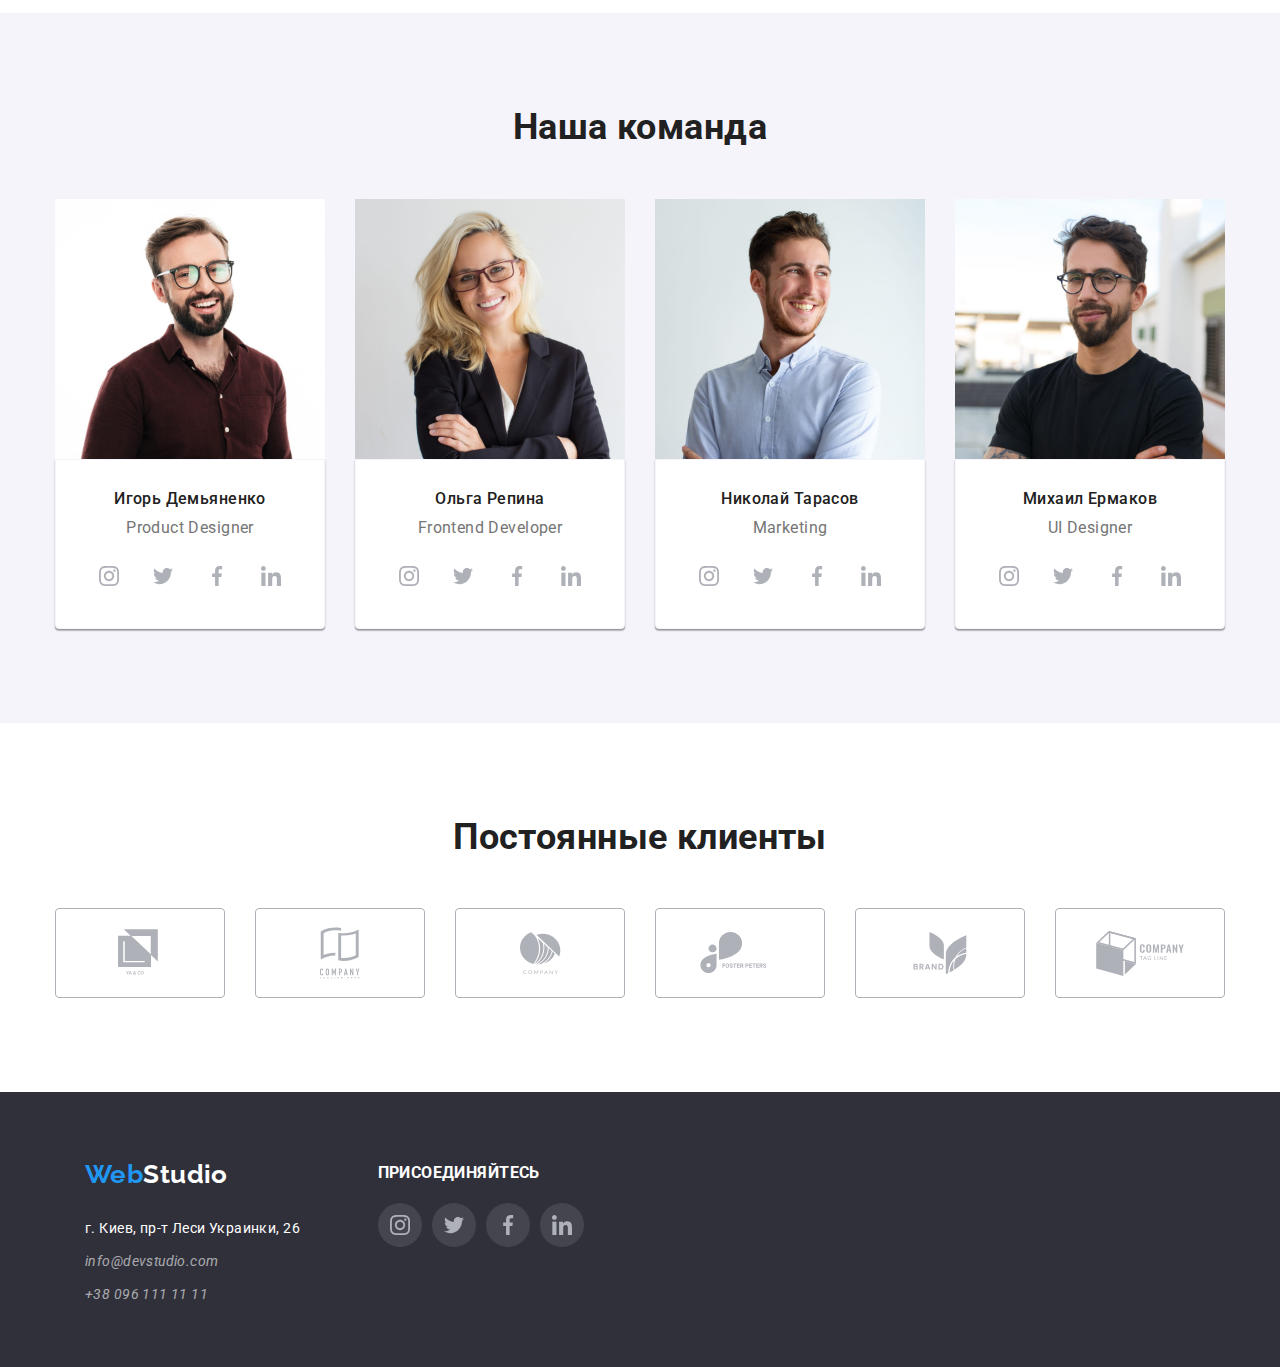
==== commit a37be31d: "For checking hw4" ====
--- a/index.html
+++ b/index.html
@@ -17,21 +17,39 @@
             <nav class="navigation">
                 <a class="logo link" href="./index.html"> <span class="accent-logo">Web</span>Studio</a>
                 <ul class="site-nav list">
-                    <li class="item-nav"> <a class="item-nav link current" href="./index.html">Студия</a></li>
-                    <li class="item-nav"> <a class="item-nav link" href="./portfolio.html">Портфолио</a></li>
-                    <li class="item-nav"> <a class="item-nav link" href="">Контакты</a></li>
+                    <li class="item-nav">
+                        <a class="item-nav link current" href="./index.html">Студия</a>
+                    </li>
+                    <li class="item-nav">
+                        <a class="item-nav link" href="./portfolio.html">Портфолио</a>
+                    </li>
+                    <li class="item-nav">
+                        <a class="item-nav link" href="">Контакты</a>
+                    </li>
                 </ul>
             </nav> 
             <ul class="contact list">
-                <li class="contact-item"><a class="item link" href="mailto:info@devstudio.com">info@devstudio.com</a></li>
-                <li class="contact-item"><a class="item link" href="tel:+380961111111">+38 096 111 11 11</a></li>
+                <li class="contact-item">
+                    <a class="link-contact link" href="mailto:info@devstudio.com">
+                        <svg class="icon" width="16" height="12">
+                            <use href="./images/svg/sprite.svg#icon-envelope"></use>
+                        </svg>info@devstudio.com
+                    </a>
+                </li>
+                <li class="contact-item">
+                    <a class="link-contact link" href="tel:+380961111111">
+                        <svg class="icon" width="10" height="16">
+                            <use href="./images/svg/sprite.svg#icon-smartphone"></use>
+                        </svg>+38 096 111 11 11
+                    </a>
+                </li>
             </ul>
         </div>
     </header>
      
     <main>
         <section class="hero">
-            <div class="container hero-container">
+            <div class="hero-container">
                 <h1 class="page-title">Эффективные решения<br>для вашего бизнеса</h1>
                 <button class="button order" type="button">Заказать услугу</button>
             </div>
@@ -41,19 +59,19 @@
         <section class="advantages">
             <div class="container">
                 <ul class="list advantages-grid grid">
-                    <li class="advantages-list grid-item">
+                    <li class="advantages-list grid-item icon-antenna">
                         <h3 class="advantages-title">Внимание к деталям</h3>
                         <p class="advantages-text">Идейные соображения, а также начало повседневной работы по формированию позиции.</p>
                     </li>
-                    <li class="advantages-list grid-item">
+                    <li class="advantages-list grid-item icon-clock">
                         <h3 class="advantages-title">Пунктуальность</h3>
                         <p class="advantages-text">Задача организации, в особенности же рамки и место обучения кадров влечет за собой.</p>
                     </li>
-                    <li class="advantages-list grid-item">
+                    <li class="advantages-list grid-item icon-diagram">
                         <h3 class="advantages-title">Планирование</h3>
                         <p class="advantages-text">Равным образом консультация с широким активом в значительной степени обуславливает.</p>
                     </li>
-                    <li class="advantages-list grid-item">
+                    <li class="advantages-list grid-item icon-astronaut">
                         <h3 class="advantages-title">Современные технологии</h3>
                         <p class="advantages-text">Значимость этих проблем настолько очевидна, что реализация плановых заданий.</p>
                     </li>
@@ -84,6 +102,36 @@
                         <div class="team-item-content">
                             <h3 class="employee">Игорь Демьяненко</h3> 
                             <p class="text-team">Product Designer</p>
+                            <ul class="list social-icons">
+                                <li class="social-icons-item">
+                                    <a href="" class="social-icons-link" target="_blank" rel="noopener noreferrer">
+                                        <svg class="icon">
+                                            <use href="./images/svg/sprite.svg#icon-instagram"></use>
+                                        </svg>
+                                    </a>
+                                </li>
+                                <li class="social-icons-item">
+                                    <a href="" class="social-icons-link" target="_blank" rel="noopener noreferrer">
+                                        <svg class="icon">
+                                            <use href="./images/svg/sprite.svg#icon-twitter"></use>
+                                        </svg>
+                                    </a>
+                                </li>
+                                <li class="social-icons-item">
+                                    <a href="" class="social-icons-link" target="_blank" rel="noopener noreferrer">
+                                        <svg class="icon">
+                                            <use href="./images/svg/sprite.svg#icon-facebook"></use>
+                                        </svg>
+                                    </a>
+                                </li>
+                                <li class="social-icons-item">
+                                    <a href="" class="social-icons-link" target="_blank" rel="noopener noreferrer">
+                                        <svg class="icon">
+                                            <use href="./images/svg/sprite.svg#icon-linkedin"></use>
+                                        </svg>
+                                    </a>
+                                </li>
+                            </ul>
                         </div>
                     </li>
                     <li class="team-grid grid-item">
@@ -91,6 +139,36 @@
                         <div class="team-item-content">
                             <h3  class="employee">Ольга Репина</h3>
                             <p class="text-team">Frontend Developer</p>
+                            <ul class="list social-icons">
+                                <li class="social-icons-item">
+                                    <a href="" class="social-icons-link" target="_blank" rel="noopener noreferrer">
+                                        <svg class="icon">
+                                            <use href="./images/svg/sprite.svg#icon-instagram"></use>
+                                        </svg>
+                                    </a>
+                                </li>
+                                <li class="social-icons-item">
+                                    <a href="" class="social-icons-link" target="_blank" rel="noopener noreferrer">
+                                        <svg class="icon">
+                                            <use href="./images/svg/sprite.svg#icon-twitter"></use>
+                                        </svg>
+                                    </a>
+                                </li>
+                                <li class="social-icons-item">
+                                    <a href="" class="social-icons-link" target="_blank" rel="noopener noreferrer">
+                                        <svg class="icon">
+                                            <use href="./images/svg/sprite.svg#icon-facebook"></use>
+                                        </svg>
+                                    </a>
+                                </li>
+                                <li class="social-icons-item">
+                                    <a href="" class="social-icons-link" target="_blank" rel="noopener noreferrer">
+                                        <svg class="icon">
+                                            <use href="./images/svg/sprite.svg#icon-linkedin"></use>
+                                        </svg>
+                                    </a>
+                                </li>
+                            </ul>
                         </div>
                     </li>
                     <li class="team-grid grid-item">
@@ -98,6 +176,36 @@
                         <div class="team-item-content">
                             <h3 class="employee">Николай Тарасов</h3>
                             <p class="text-team">Marketing</p>
+                            <ul class="list social-icons">
+                                <li class="social-icons-item">
+                                    <a href="" class="social-icons-link" target="_blank" rel="noopener noreferrer">
+                                        <svg class="icon">
+                                            <use href="./images/svg/sprite.svg#icon-instagram"></use>
+                                        </svg>
+                                    </a>
+                                </li>
+                                <li class="social-icons-item">
+                                    <a href="" class="social-icons-link" target="_blank" rel="noopener noreferrer">
+                                        <svg class="icon">
+                                            <use href="./images/svg/sprite.svg#icon-twitter"></use>
+                                        </svg>
+                                    </a>
+                                </li>
+                                <li class="social-icons-item">
+                                    <a href="" class="social-icons-link" target="_blank" rel="noopener noreferrer">
+                                        <svg class="icon">
+                                            <use href="./images/svg/sprite.svg#icon-facebook"></use>
+                                        </svg>
+                                    </a>
+                                </li>
+                                <li class="social-icons-item">
+                                    <a href="" class="social-icons-link" target="_blank" rel="noopener noreferrer">
+                                        <svg class="icon">
+                                            <use href="./images/svg/sprite.svg#icon-linkedin"></use>
+                                        </svg>
+                                    </a>
+                                </li>
+                            </ul>
                         </div>
                     </li>
                     <li class="team-grid grid-item">
@@ -105,25 +213,143 @@
                         <div class="team-item-content">
                             <h3 class="employee">Михаил Ермаков</h3>
                             <p class="text-team">UI Designer</p>
+                            <ul class="list social-icons">
+                                <li class="social-icons-item">
+                                    <a href="" class="social-icons-link" target="_blank" rel="noopener noreferrer">
+                                        <svg class="icon">
+                                            <use href="./images/svg/sprite.svg#icon-instagram"></use>
+                                        </svg>
+                                    </a>
+                                </li>
+                                <li class="social-icons-item">
+                                    <a href="" class="social-icons-link" target="_blank" rel="noopener noreferrer">
+                                        <svg class="icon">
+                                            <use href="./images/svg/sprite.svg#icon-twitter"></use>
+                                        </svg>
+                                    </a>
+                                </li>
+                                <li class="social-icons-item">
+                                    <a href="" class="social-icons-link" target="_blank" rel="noopener noreferrer">
+                                        <svg class="icon">
+                                            <use href="./images/svg/sprite.svg#icon-facebook"></use>
+                                        </svg>
+                                    </a>
+                                </li>
+                                <li class="social-icons-item">
+                                    <a href="" class="social-icons-link" target="_blank" rel="noopener noreferrer">
+                                        <svg class="icon">
+                                            <use href="./images/svg/sprite.svg#icon-linkedin"></use>
+                                        </svg>
+                                    </a>
+                                </li>
+                            </ul>
                         </div>
                     </li>
                 </ul>
             </div>
         </section>
+
+
+        <section class="clients">
+            <div class="container">
+                <h2 class="section-title">Постоянные клиенты</h2>
+                <ul class="list clients-list grid">
+                    <li class="client-item grid-item">
+                        <a href="" class="client-link link" target="_blank" rel="noopener noreferrer">
+                            <svg class="client-icon" width="44" height="49">
+                                <use href="./images/svg/sprite.svg#icon-logo-one" width="44" height="49"></use>
+                            </svg>
+                        </a>
+                        </li>
+                    <li class="client-item grid-item">
+                        <a href="" class="client-link link" target="_blank" rel="noopener noreferrer">
+                            <svg class="client-icon" width="40" height="52">
+                                <use href="./images/svg/sprite.svg#icon-logo-two"></use>
+                            </svg>
+                        </a>
+                    </li>
+                    <li class="client-item grid-item">
+                        <a href="" class="client-link link" target="_blank" rel="noopener noreferrer">
+                            <svg class="client-icon" width="41" height="42.6">
+                                <use href="./images/svg/sprite.svg#icon-logo-three"></use>
+                            </svg>
+                        </a>
+                    </li>
+                    <li class="client-item grid-item">
+                        <a href="" class="client-link link" target="_blank" rel="noopener noreferrer">
+                            <svg class="client-icon" width="79.66" height="42.02">
+                                <use href="./images/svg/sprite.svg#icon-logo-four"></use>
+                            </svg>
+                        </a>
+                    </li>
+                    <li class="client-item grid-item">
+                        <a href="" class="client-link link" target="_blank" rel="noopener noreferrer">
+                            <svg class="client-icon" width="79.66" height="42.02">
+                                <use href="./images/svg/sprite.svg#icon-logo-five"></use>
+                            </svg>
+                        </a>
+                    </li>
+                    <li class="client-item grid-item">
+                        <a href="" class="client-link link" target="_blank" rel="noopener noreferrer">
+                            <svg class="client-icon" width="88.48" height="45.44">
+                                <use href="./images/svg/sprite.svg#icon-logo-six"></use>
+                            </svg>
+                        </a>
+                    </li>
+                </ul>
+
+            </div>
+        </section>
     </main>
 
 
     <footer class="footer">
-        <div class="container">
-            <a class="logo link" href="./index.html"> <span class="accent-logo">Web</span>Studio</a>
-            <address class="address">
-                <p class="street-address"> г. Киев, пр-т Леси Украинки, 26</p>
-                <ul class="contact list">
-                    <li class="item-address"> <a class="item link" href="mailto:info@devstudio.com">info@devstudio.com</a> </li>
-                    <li class="item-address"> <a class="item link" href="tel:+380961111111">+38 096 111 11 11</a> </li>
-                </ul>
-            </address>
-        </div>
+        <ul class="container list grid">
+            <li class="grid-item footer-grid">
+                <a class="logo link" href="./index.html"> <span class="accent-logo">Web</span>Studio</a>
+                <address class="address">
+                    <p class="street-address"> г. Киев, пр-т Леси Украинки, 26</p>
+                    <ul class="contact list">
+                        <li class="item-address"> <a class="item link" href="mailto:info@devstudio.com">info@devstudio.com</a> </li>
+                        <liclass="item-address"> <a class="item link" href="tel:+380961111111">+38 096 111 11 11</a> </li>
+                    </ul>
+                </address>
+            </li>
+            <li class="grid-item footer-grid">
+                <h3 class="footer-title">Присоединяйтесь</h3>
+                <ul class="list social-icons">
+                    <li class="social-icons-item">
+                        <a href="" class="social-icons-link" target="_blank" rel="noopener noreferrer">
+                            <svg class="icon">
+                                <use href="./images/svg/sprite.svg#icon-instagram"></use>
+                            </svg>
+                        </a>
+                    </li>
+                    <li class="social-icons-item">
+                        <a href="" class="social-icons-link" target="_blank" rel="noopener noreferrer">
+                            <svg class="icon">
+                                <use href="./images/svg/sprite.svg#icon-twitter"></use>
+                            </svg>
+                        </a>
+                    </li>
+                    <li class="social-icons-item">
+                        <a href="" class="social-icons-link" target="_blank" rel="noopener noreferrer">
+                            <svg class="icon">
+                                <use href="./images/svg/sprite.svg#icon-facebook"></use>
+                            </svg>
+                        </a>
+                    </li>
+                    <li class="social-icons-item">
+                        <a href="" class="social-icons-link" target="_blank" rel="noopener noreferrer">
+                            <svg class="icon">
+                                <use href="./images/svg/sprite.svg#icon-linkedin"></use>
+                            </svg>
+                        </a>
+                    </li>
+                </ul>
+
+            </li>
+        <ul>
     </footer>
     
 </body>
--- a/css/styles.css
+++ b/css/styles.css
@@ -6,6 +6,7 @@
     --dark-bg-color: #2F303A;
     --primary-bg-color: #FFFFFF;
     --section-bg-color: #F5F4FA;
+    --color-icons: #AFB1B8;
     --grid-item: 4;
 }
 
@@ -50,6 +51,40 @@
     display: block;
     max-width: 100%;
     height: auto;
+}
+
+.social-icons .icon {
+    width: 20px;
+    height: 20px;
+    fill: var(--color-icons);
+}
+
+.social-icons-link:hover .icon,
+.social-icons-link:focus .icon {
+    fill: var(--primary-bg-color);
+}
+
+.social-icons-link:hover,
+.social-icons-link:focus {
+    background-color: var(--accent-color);
+}
+
+.social-icons {
+    display: flex;
+    justify-content:center;
+}
+
+.social-icons-link {
+    display: flex;
+    justify-content: center;
+    align-items: center;
+    width: 44px;
+    height: 44px;
+    border-radius: 50%;
+    background-color: rgba(255,255,255,0.1);
+}
+.social-icons-item + .social-icons-item {
+    margin-left: 10px;
 }
     
 .grid {
@@ -78,8 +113,8 @@
     padding: 10px 32px;
 }
 
-    .button:hover,
-    .button:focus {
+.button:hover,
+.button:focus {
     background-color: #188CE8;}
 
 .accent-logo {
@@ -127,11 +162,6 @@
 .site-nav .item-nav:not(:last-child) {
     margin-right: 50px;
 }
-    
-.item-nav {
-    padding-top: 15px;
-    padding-bottom: 15px;
-}
 
 .site-nav .link:hover,
 .site-nav .link:focus {
@@ -148,19 +178,30 @@
     align-items: center;
 }
     
-.contact .item {
+.contact .link-contact {
     color: var(--primary-text-color);
     font-weight: 500;
     letter-spacing: 0.02em;
     font-style: normal;
     padding-top: 15px;
     padding-bottom: 15px;
-}
-
-    .contact .item:hover,
-    .contact .item:focus {
+    display: flex;
+    align-items: center;
+}
+
+.contact .link-contact:hover,
+.contact .link-contact:focus {
 color: var(--accent-color);
-
+}
+
+.link-contact:hover .icon,
+.link-contact:focus .icon {
+    fill: var(--accent-color)
+}
+
+.link-contact .icon {
+    fill: var(--primary-text-color);
+    margin-right: 10px;
 }
 
 .page-header .contact {
@@ -169,7 +210,7 @@
 }
     
 .contact .contact-item:not(:last-child) {
-    margin-right: 50px;
+    margin-right: 30px;
 }
 
 .logo {
@@ -184,12 +225,22 @@
  color: var(--accent-color);
 }
 
+.section-title {
+    color: var(--title-text-color);
+    font-weight: 700;
+    font-size: 36px;
+    line-height: 1.16;
+    text-align: center;
+    margin-bottom: 50px;
+}
+
+
 
         /* section hero */
 
 .hero {
-    background-color: var(--dark-bg-color);   
-}
+    background-color: var(--dark-bg-color);
+  }
             
 .hero-container {
     padding-top: 200px ;
@@ -197,11 +248,15 @@
     margin-left: auto;
     margin-right: auto;
     text-align: center;
-}
+    background-image: linear-gradient(to right,
+    rgba(47, 48, 58, 0.4), rgba(47, 48, 58, 0.4)),
+    url(../images/hero/hero-bg.jpg);
+    height: 600px;
+    max-width: 1600px;
+   }
 
 .page-title {
     color: var(--primary-bg-color);
-    background-color: var(--dark-bg-color);
     font-weight: 900;
     font-size: 44px;
     line-height: 1.36;
@@ -234,10 +289,40 @@
     text-transform: uppercase;
     margin-bottom: 10px;
 }
-            
+
+.advantages-title::before {
+    content: '';
+    display: block;
+    width: 270px;
+    height: 120px;
+    background: var(--section-bg-color);
+    border-radius: 4px;
+    margin-bottom: 30px;
+    background-repeat: no-repeat;
+    background-position: center;
+    
+}
+
+.icon-antenna ::before {
+    background-image: url("../images/svg/antenna.svg");   
+}
+
+.icon-clock ::before {
+    background-image: url("../images/svg/clock.svg");
+}
+
+.icon-diagram ::before {
+    background-image: url("../images/svg/diagram.svg");
+}
+
+.icon-astronaut ::before {
+    background-image: url("../images/svg/astronaut.svg");
+}
+
 .advantages-grid .grid-item {
     --grid-item: 4;
 }
+
 
         /* section work */
 
@@ -254,15 +339,6 @@
     text-align: center;
 }
 
-.section-title {
-    color: var(--title-text-color);
-    font-weight: 700;
-    font-size: 36px;
-    line-height: 1.16;
-    text-align: center;
-    margin-bottom: 50px;
-}
-    
 .work .container {
     margin-left: auto;
     margin-right: auto;
@@ -276,6 +352,7 @@
 .team .text-team {
     font-size: 16px;
     line-height: 1.18;
+    margin-bottom: 16px;
 }
 
 .team .container {
@@ -316,6 +393,56 @@
     text-align: center;
 }
 
+
+        /* our clients */
+
+.clients {
+    padding-top: 94px;
+    padding-bottom: 94px;
+}
+
+.clients .container {
+    margin-left: auto;
+    margin-right: auto;
+}
+
+.clients-list .grid-item {
+    --grd-item: 6;
+}
+
+.client-item {
+    width: 170px;
+    height: 90px;
+}
+
+.client-link {
+    display: inline-flex;
+    width: 100%;
+    height: 100%;
+    border: 1px solid var(--color-icons);
+    border-radius: 4px;
+    justify-content:center;
+    align-items:center;
+}
+
+.client-icon {
+    fill: var(--color-icons);
+}
+
+.client-link:hover .client-icon,
+.client-link:focus .client-icon {
+    fill: var(--accent-color);
+}
+
+.client-link:hover,
+.client-link:focus {
+    border: 1px solid var(--accent-color);
+}
+
+.clients .grid {
+    flex-wrap: nowrap;
+}
+
         /* footer */
 
 .footer .item,
@@ -340,28 +467,48 @@
 
 .footer {
     background-color: var(--dark-bg-color);
-}
-
-.footer .container {
     padding-top: 60px;
     padding-bottom: 60px;
-    margin-left: auto;
-    margin-right: auto;
-}
-    
-    .street-address {
+}
+
+.footer .container {
+    margin-left: auto;
+    margin-right: auto;
+}
+    
+.street-address {
     margin-bottom: 9px;
-    }
-    
-    .item-address:not(:last-child) {
+}
+    
+.item-address:not(:last-child) {
     margin-bottom: 9px;
-    }
-    
-    
-    .contact .link:hover,
-    .contact .link:focus {
+}
+    
+    
+.contact .link:hover,
+.contact .link:focus {
     color: var(--accent-color);
-    }
+}
+
+.footer-title {
+        color: var(--primary-bg-color);
+        font-weight: 700;
+        text-transform: uppercase;
+        margin-bottom: 20px;
+}
+
+.footer .social-icons {
+    display: flex;
+    justify-content: flex-start;  
+}
+
+.footer-grid:nth-child(2) {
+        padding-top: 12px;
+}
+
+.footer .grid-item {
+        --grd-item: 2;
+}
 
         /* portfolio filter */
 
@@ -373,7 +520,7 @@
 .filters {
     display: flex;
     justify-content: center;
-    padding-bottom: 50px;
+    margin-bottom: 50px;
 }
     
 .main-portfolio .container {
@@ -415,6 +562,13 @@
 color: var(--primary-text-color);
 font-size: 16px;
 line-height: 1.88;
+}
+
+.portfolio-item:hover,
+.portfolio-item:focus {
+    box-shadow: 0px 1px 1px rgba(0, 0, 0, 0.12),
+     0px 4px 4px rgba(0, 0, 0, 0.06),
+    1px 4px 6px rgba(0, 0, 0, 0.16);
 }
 
 .portfolio .grid-item {
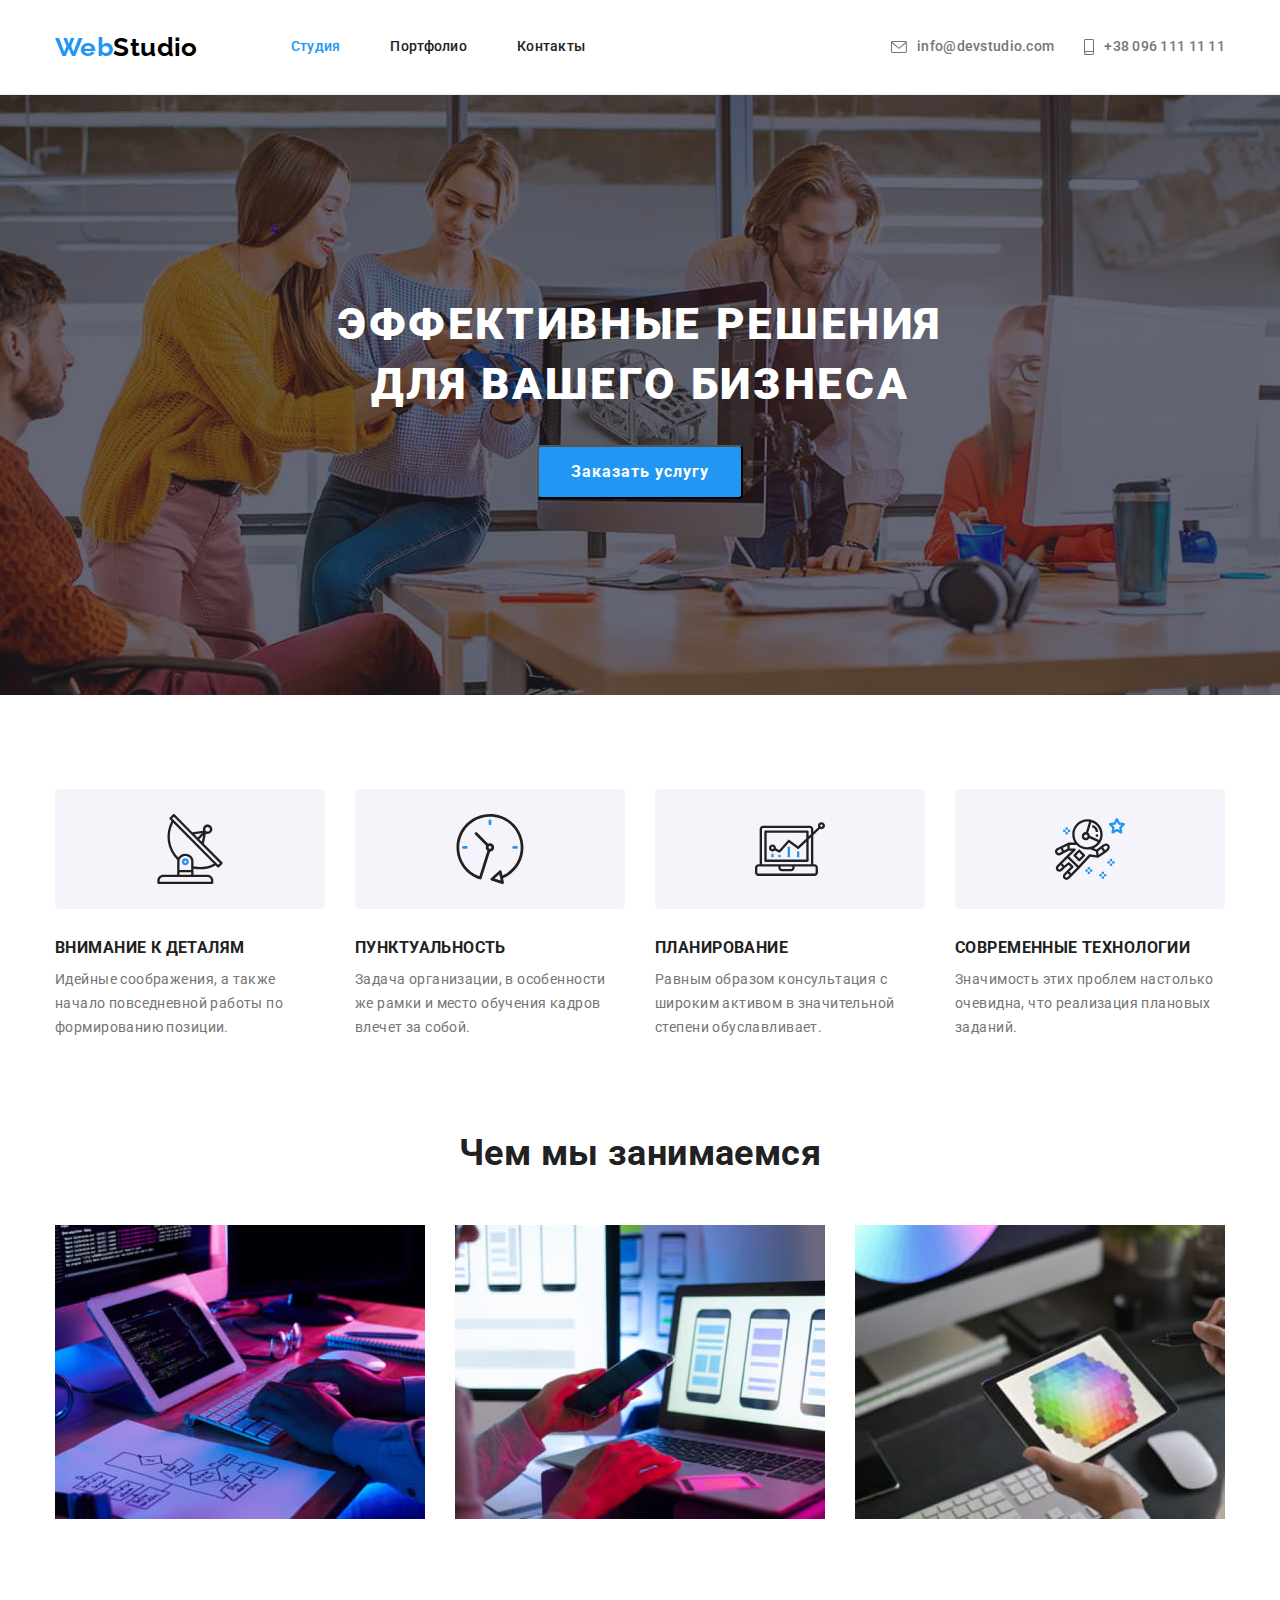
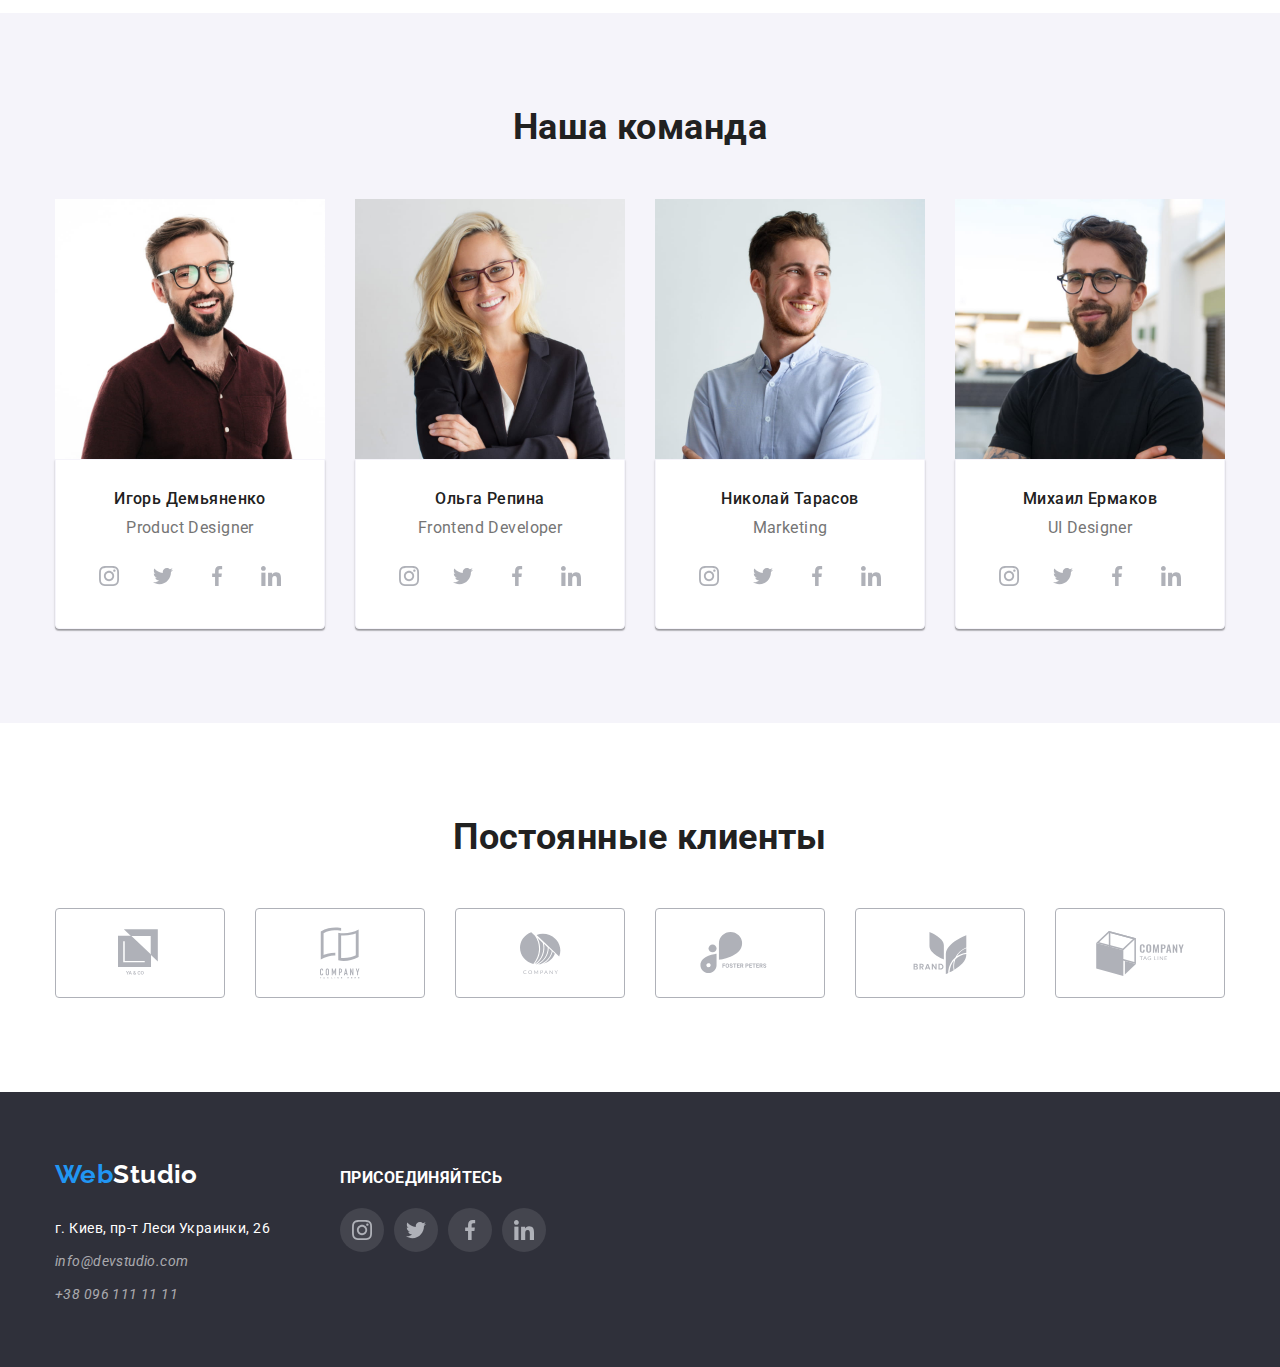
==== commit 2773f4b8: "final" ====
--- a/index.html
+++ b/index.html
@@ -304,18 +304,18 @@
 
 
     <footer class="footer">
-        <ul class="container list grid">
-            <li class="grid-item footer-grid">
+        <div class="container list footer-block">
+            <div class="footer-grid">
                 <a class="logo link" href="./index.html"> <span class="accent-logo">Web</span>Studio</a>
                 <address class="address">
                     <p class="street-address"> г. Киев, пр-т Леси Украинки, 26</p>
                     <ul class="contact list">
                         <li class="item-address"> <a class="item link" href="mailto:info@devstudio.com">info@devstudio.com</a> </li>
-                        <liclass="item-address"> <a class="item link" href="tel:+380961111111">+38 096 111 11 11</a> </li>
+                        <li class="item-address"> <a class="item link" href="tel:+380961111111">+38 096 111 11 11</a> </li>
                     </ul>
                 </address>
-            </li>
-            <li class="grid-item footer-grid">
+            </div>
+            <div class="footer-grid">
                 <h3 class="footer-title">Присоединяйтесь</h3>
                 <ul class="list social-icons">
                     <li class="social-icons-item">
@@ -348,8 +348,8 @@
                     </li>
                 </ul>
 
-            </li>
-        <ul>
+            </div>
+        <div>
     </footer>
     
 </body>
--- a/css/styles.css
+++ b/css/styles.css
@@ -234,12 +234,13 @@
     margin-bottom: 50px;
 }
 
-
-
         /* section hero */
 
 .hero {
     background-color: var(--dark-bg-color);
+    max-width: 1600px;
+    margin-left: auto;
+    margin-right: auto;
   }
             
 .hero-container {
@@ -251,6 +252,7 @@
     background-image: linear-gradient(to right,
     rgba(47, 48, 58, 0.4), rgba(47, 48, 58, 0.4)),
     url(../images/hero/hero-bg.jpg);
+    background-position: center;
     height: 600px;
     max-width: 1600px;
    }
@@ -372,8 +374,7 @@
 }
 
 .team-item-content {
-    padding-top: 30px;
-    padding-bottom: 30px;
+    padding: 30px 31px;
     border: 1px solid var(--section-bg-color);
     background: #FFFFFF;
     box-shadow: 0px 1px 3px rgba(0, 0, 0, 0.12), 0px 1px 1px rgba(0, 0, 0, 0.14), 0px 2px 1px rgba(0, 0, 0, 0.2);
@@ -491,10 +492,10 @@
 }
 
 .footer-title {
-        color: var(--primary-bg-color);
-        font-weight: 700;
-        text-transform: uppercase;
-        margin-bottom: 20px;
+    color: var(--primary-bg-color);
+    font-weight: 700;
+    text-transform: uppercase;
+    margin-bottom: 20px;
 }
 
 .footer .social-icons {
@@ -502,13 +503,15 @@
     justify-content: flex-start;  
 }
 
-.footer-grid:nth-child(2) {
-        padding-top: 12px;
-}
-
-.footer .grid-item {
-        --grd-item: 2;
-}
+.footer-block {
+    display: flex;
+    align-items: baseline;
+}
+
+.footer-grid + .footer-grid {
+    margin-left: 70px;
+}
+
 
         /* portfolio filter */
 
@@ -541,6 +544,9 @@
 .filters .button:focus {
     color: var(--primary-bg-color);
     background-color: var(--accent-color);
+    box-shadow: 0px 3px 1px rgba(0, 0, 0, 0.1),
+     0px 1px 2px rgba(0, 0, 0, 0.08),
+     0px 2px 2px rgba(0, 0, 0, 0.12);
 }
     
 .item-filter:not(:last-child) {
@@ -564,8 +570,12 @@
 line-height: 1.88;
 }
 
-.portfolio-item:hover,
-.portfolio-item:focus {
+.portfolio-link {
+    display: block;
+}
+
+.portfolio-link:hover,
+.portfolio-link:focus {
     box-shadow: 0px 1px 1px rgba(0, 0, 0, 0.12),
      0px 4px 4px rgba(0, 0, 0, 0.06),
     1px 4px 6px rgba(0, 0, 0, 0.16);
